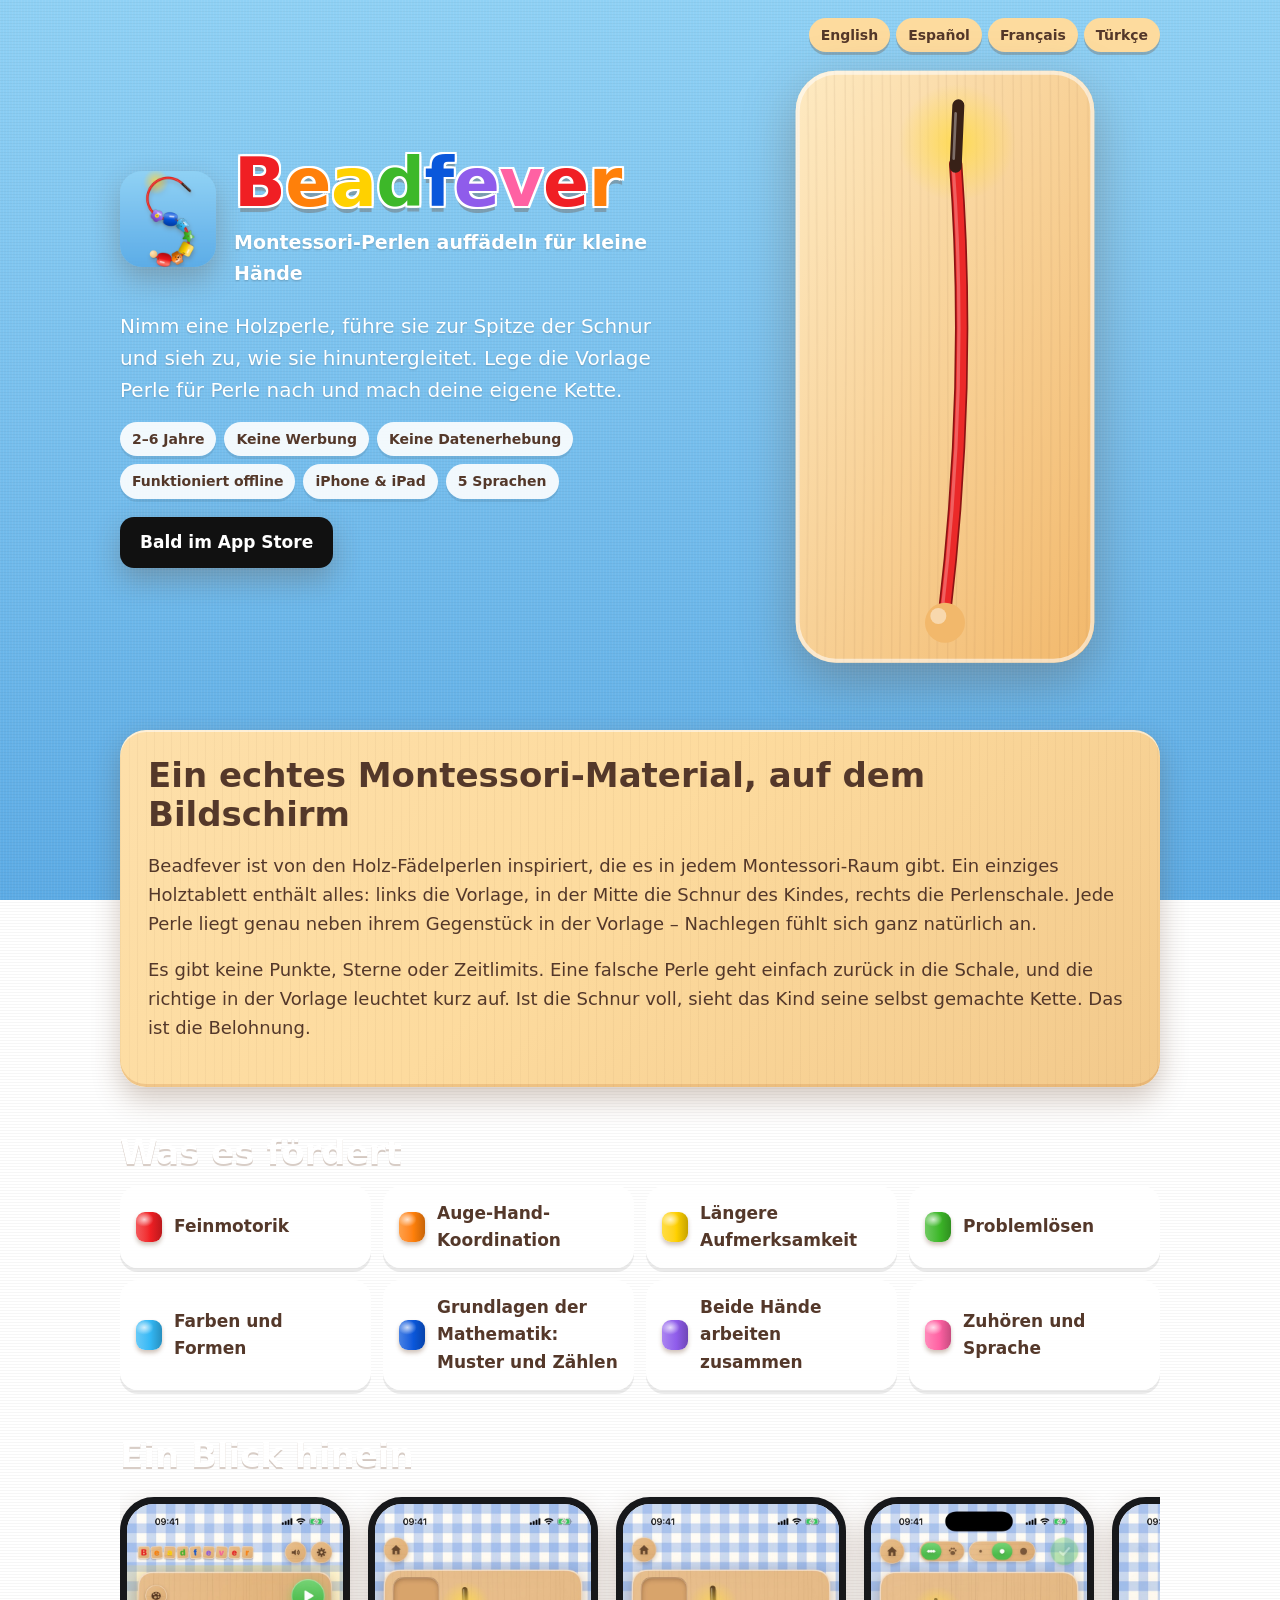
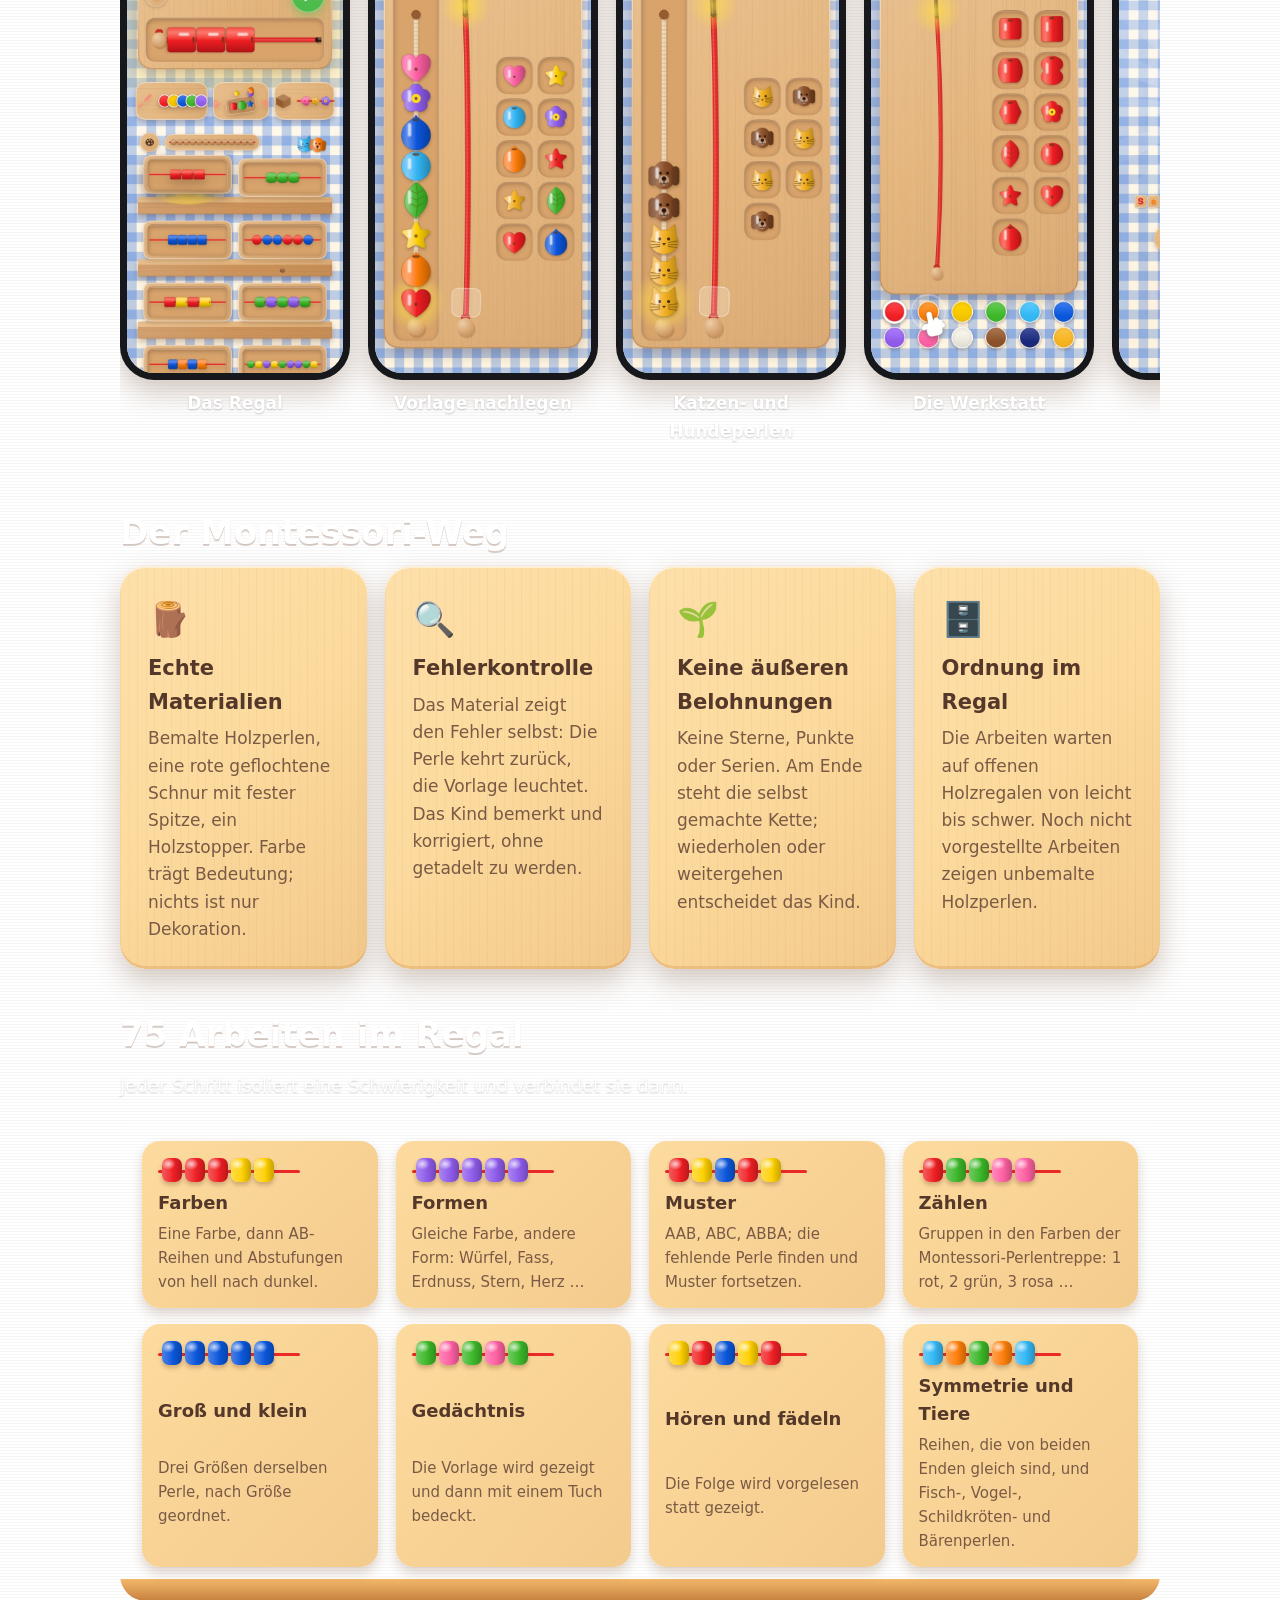
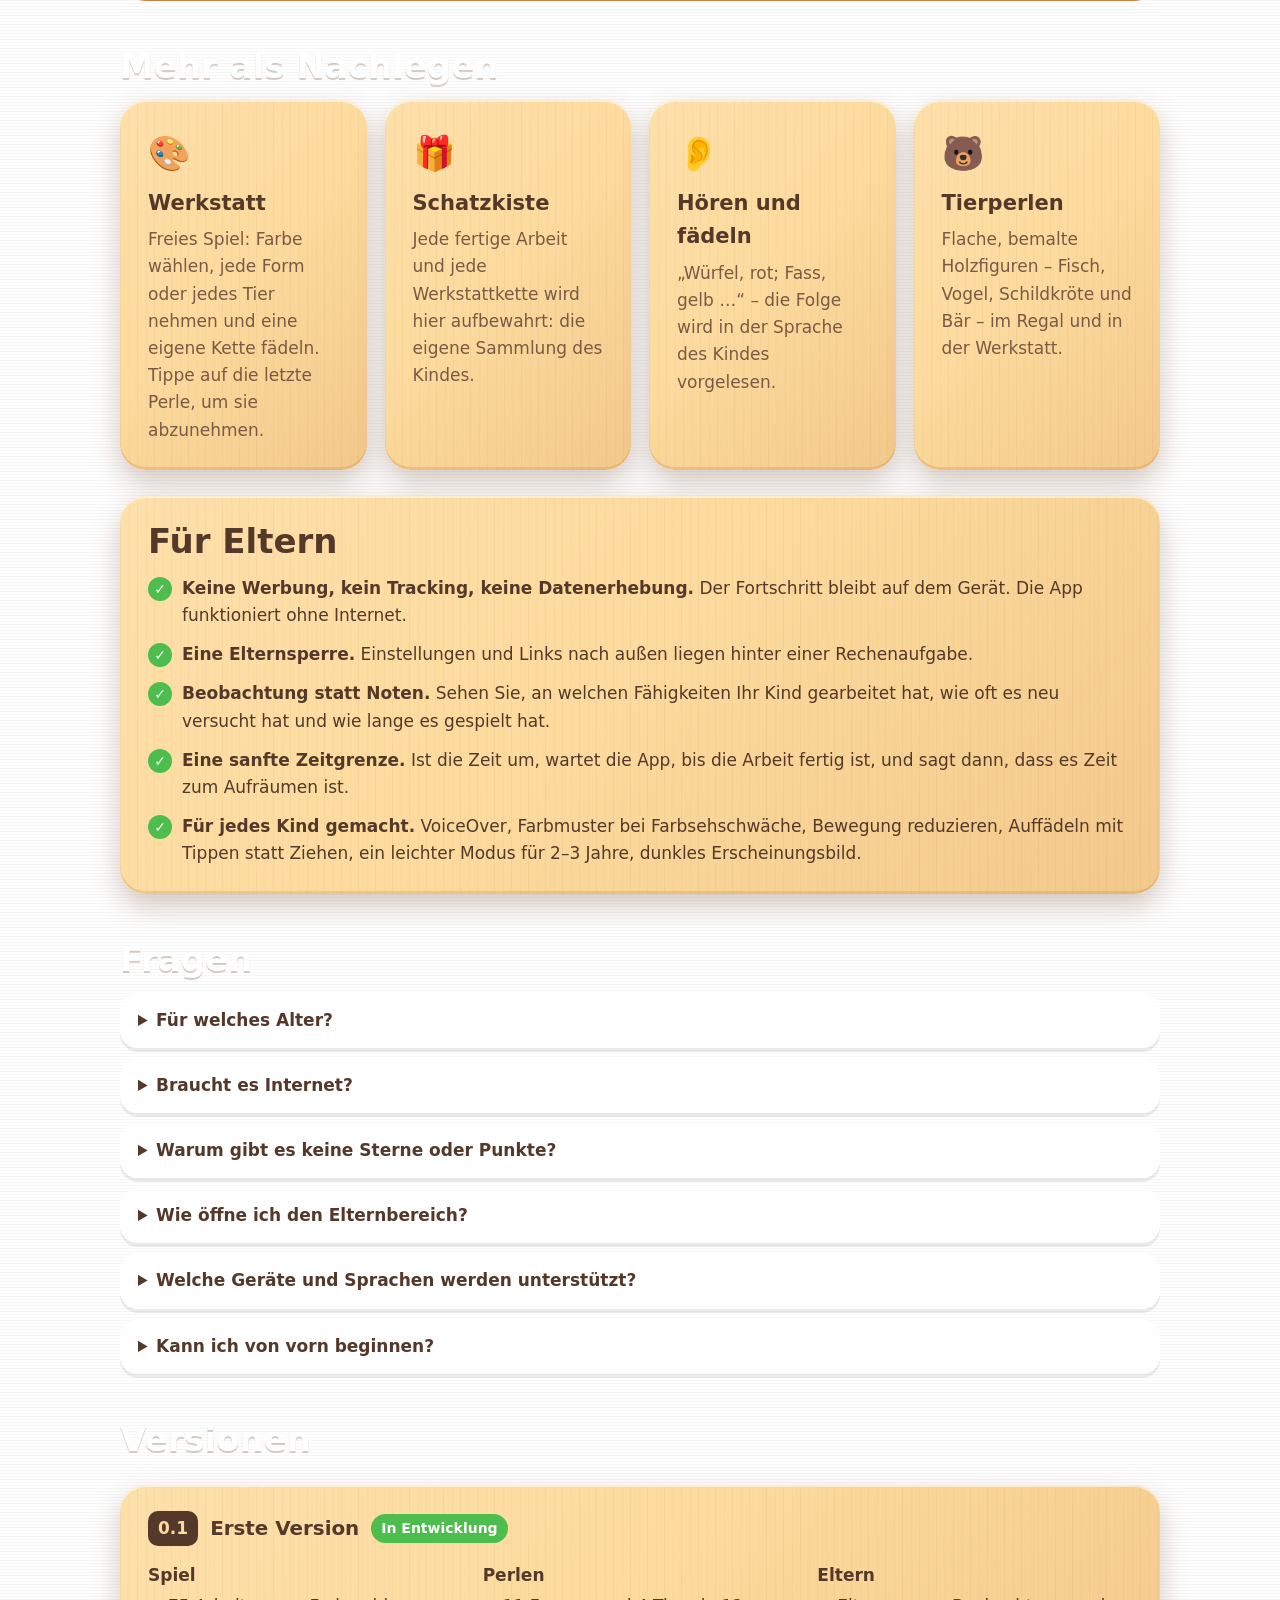
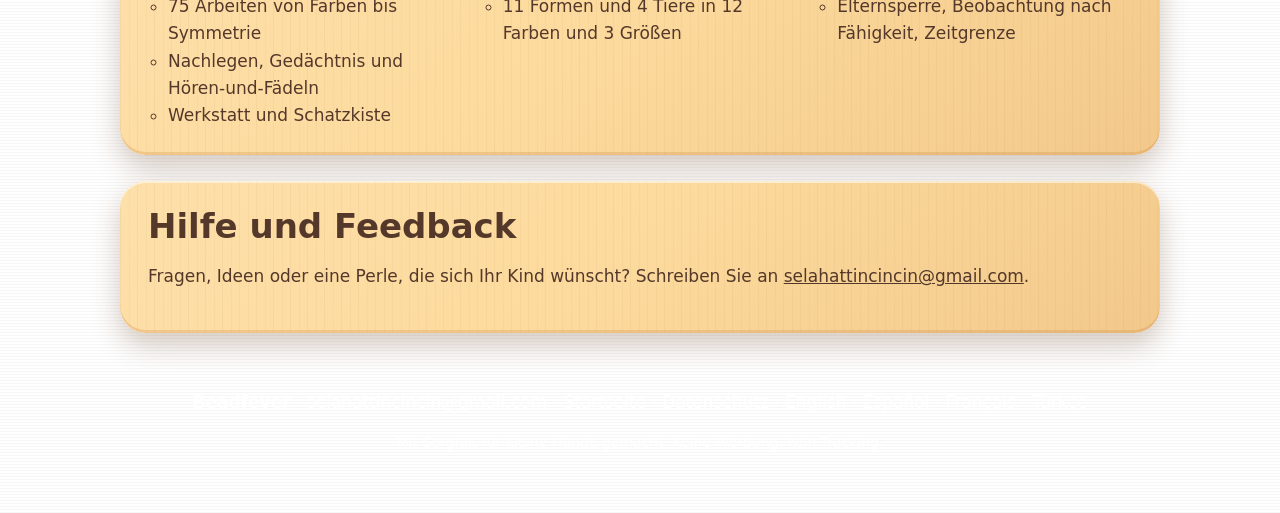
==== de/index.html @ 8fd97d5d "Siteyi güncelle (proje 136f219)" ====
<!doctype html>
<!-- scripts/build_site.py ile üretilir: yapı site/templates, metinler site/locales. Elle düzenleme. -->
<html lang="de">
<head>
<meta charset="utf-8">
<meta name="viewport" content="width=device-width, initial-scale=1">
<title>Beadfever – Montessori-Perlen auffädeln für kleine Hände</title>
<meta name="description" content="Ein ruhiges, werbefreies Perlenspiel für 2–6 Jahre. Vorlage nachlegen, Holzperlen auf eine rote Schnur fädeln und die eigene Kette machen.">
<meta name="theme-color" content="#5cabe5">
<meta name="color-scheme" content="light dark">
<meta property="og:title" content="Beadfever – Montessori-Perlen auffädeln für kleine Hände">
<meta property="og:description" content="Ein ruhiges, werbefreies Perlenspiel für 2–6 Jahre. Vorlage nachlegen, Holzperlen auf eine rote Schnur fädeln und die eigene Kette machen.">
<meta property="og:image" content="https://selahattincincin.github.io/beadfever/img/icon.png">
<link rel="icon" href="../img/icon.png">
<link rel="apple-touch-icon" href="../img/icon.png">
<link rel="stylesheet" href="../style.css">
<link rel="alternate" hreflang="en" href="https://selahattincincin.github.io/beadfever/">
<link rel="alternate" hreflang="de" href="https://selahattincincin.github.io/beadfever/de/">
<link rel="alternate" hreflang="es" href="https://selahattincincin.github.io/beadfever/es/">
<link rel="alternate" hreflang="fr" href="https://selahattincincin.github.io/beadfever/fr/">
<link rel="alternate" hreflang="tr" href="https://selahattincincin.github.io/beadfever/tr/">
<link rel="alternate" hreflang="x-default" href="https://selahattincincin.github.io/beadfever/">
</head>
<body>
<a class="skip" href="#main">Zum Inhalt</a>

<header class="hero">
  <div class="wrap">
    <nav class="topbar" aria-label="Sprachen"><a class="lang" href="../" hreflang="en">English</a><a class="lang" href="../es/" hreflang="es">Español</a><a class="lang" href="../fr/" hreflang="fr">Français</a><a class="lang" href="../tr/" hreflang="tr">Türkçe</a></nav>
  </div>
  <div class="wrap hero-grid">
    <div class="hero-text">
    <div class="brand">
      <img src="../img/icon.png" alt="Beadfever-App-Symbol: Perlen an einer roten Schnur" width="96" height="96">
      <div>
        <h1 class="logo" aria-label="Beadfever"><span class="letters" aria-hidden="true"><span class="red">B</span><span class="orange">e</span><span class="yellow">a</span><span class="green">d</span><span class="blue">f</span><span class="purple">e</span><span class="pink">v</span><span class="red">e</span><span class="orange">r</span></span></h1>
        <p class="tagline">Montessori-Perlen auffädeln für kleine Hände</p>
      </div>
    </div>
      <p class="lead">Nimm eine Holzperle, führe sie zur Spitze der Schnur und sieh zu, wie sie hinuntergleitet. Lege die Vorlage Perle für Perle nach und mach deine eigene Kette.</p>
      <ul class="chips">
        <li>2–6 Jahre</li><li>Keine Werbung</li><li>Keine Datenerhebung</li><li>Funktioniert offline</li><li>iPhone &amp; iPad</li><li>5 Sprachen</li>
      </ul>
      <p class="store"><span class="store-pill">Bald im App Store</span></p>
    </div>
    <div class="scene" aria-hidden="true">
      <svg viewBox="0 0 240 460" role="presentation" focusable="false">
        <defs>
          <linearGradient id="wood" x1="0" y1="0" x2="1" y2="1"><stop offset="0" stop-color="#feeac2"/><stop offset="1" stop-color="#f2b86b"/></linearGradient>
          <pattern id="grain" width="14" height="460" patternUnits="userSpaceOnUse"><path d="M3 0 Q5 230 2 460 M9 0 Q11 230 10 460" stroke="#663d1f" stroke-opacity=".07" fill="none"/></pattern>
          <radialGradient id="glow"><stop offset="0" stop-color="#ffdb4d" stop-opacity=".9"/><stop offset="1" stop-color="#ffdb4d" stop-opacity="0"/></radialGradient>
          <linearGradient id="g-red" x1="0" x2="1"><stop offset="0" stop-color="#f25c5e"/><stop offset=".25" stop-color="#f68b8c"/><stop offset=".6" stop-color="#f01f24"/><stop offset="1" stop-color="#b8181c"/></linearGradient>
          <linearGradient id="g-yellow" x1="0" x2="1"><stop offset="0" stop-color="#ffe45c"/><stop offset=".25" stop-color="#ffec8a"/><stop offset=".6" stop-color="#ffd100"/><stop offset="1" stop-color="#c9a400"/></linearGradient>
          <linearGradient id="g-blue" x1="0" x2="1"><stop offset="0" stop-color="#4f7fe0"/><stop offset=".25" stop-color="#7fa2ea"/><stop offset=".6" stop-color="#0a57db"/><stop offset="1" stop-color="#0845ad"/></linearGradient>
          <linearGradient id="g-pink" x1="0" x2="1"><stop offset="0" stop-color="#ff86b4"/><stop offset=".25" stop-color="#ffa9ca"/><stop offset=".6" stop-color="#ff61a3"/><stop offset="1" stop-color="#cc4d82"/></linearGradient>
          <linearGradient id="g-green" x1="0" x2="1"><stop offset="0" stop-color="#6bc95d"/><stop offset=".25" stop-color="#93d888"/><stop offset=".6" stop-color="#3db829"/><stop offset="1" stop-color="#309320"/></linearGradient>
          <linearGradient id="g-purple" x1="0" x2="1"><stop offset="0" stop-color="#a687ef"/><stop offset=".25" stop-color="#bda6f3"/><stop offset=".6" stop-color="#8f5ceb"/><stop offset="1" stop-color="#7249bc"/></linearGradient>
        </defs>
        <rect x="8" y="8" width="224" height="444" rx="30" fill="url(#wood)"/>
        <rect x="8" y="8" width="224" height="444" rx="30" fill="url(#grain)"/>
        <rect x="9.5" y="9.5" width="221" height="441" rx="29" fill="none" stroke="#fff" stroke-opacity=".55" stroke-width="3"/>
        <circle class="tip-glow" cx="129" cy="62" r="44" fill="url(#glow)"/>
        <path d="M120 412 Q140 240 128 78" fill="none" stroke="#8c1214" stroke-width="10" stroke-linecap="round"/>
        <path d="M120 412 Q140 240 128 78" fill="none" stroke="#eb2929" stroke-width="7.5" stroke-linecap="round"/>
        <path d="M118 412 Q138 240 126 78" fill="none" stroke="#fff" stroke-opacity=".25" stroke-width="2.4" stroke-linecap="round"/>
        <path d="M128 80 L130 34" stroke="#382117" stroke-width="9" stroke-linecap="round"/>
        <path d="M126.5 74 L128 40" stroke="#fff" stroke-opacity=".35" stroke-width="2" stroke-linecap="round"/>
        <circle cx="120" cy="422" r="15" fill="#f2b86b"/>
        <circle cx="115" cy="417" r="6" fill="#fff" fill-opacity=".45"/>
        <g transform="translate(121 382)"><g class="drop d1" style="--fall:-300px"><rect x="-22" y="-25" width="44" height="50" rx="7" fill="url(#g-red)"/><ellipse cx="0" cy="-19" rx="6" ry="2.4" fill="#5a0b0d"/><rect x="-15" y="-15" width="5" height="18" rx="2.5" fill="#fff" fill-opacity=".65"/></g></g>
        <g transform="translate(124 330)"><g class="drop d2" style="--fall:-250px"><path d="M-12 -23 H12 C28 -16 28 16 12 23 H-12 C-28 16 -28 -16 -12 -23Z" fill="url(#g-yellow)"/><ellipse cx="0" cy="-18" rx="6" ry="2.4" fill="#6b5600"/><rect x="-16" y="-14" width="5" height="17" rx="2.5" fill="#fff" fill-opacity=".65"/></g></g>
        <g transform="translate(126 280)"><g class="drop d3" style="--fall:-200px"><circle r="11" cx="0" cy="-11" fill="url(#g-pink)"/><circle r="11" cx="10.5" cy="-3.4" fill="url(#g-pink)"/><circle r="11" cx="6.5" cy="8.9" fill="url(#g-pink)"/><circle r="11" cx="-6.5" cy="8.9" fill="url(#g-pink)"/><circle r="11" cx="-10.5" cy="-3.4" fill="url(#g-pink)"/><circle r="7.5" fill="#ffdb1a"/><circle r="2.4" fill="#7a2949"/></g></g>
        <g transform="translate(127 230)"><g class="drop d4" style="--fall:-150px"><rect x="-21" y="-21" width="42" height="42" rx="7" fill="url(#g-blue)"/><ellipse cx="0" cy="-15" rx="6" ry="2.4" fill="#04224f"/><rect x="-14" y="-12" width="5" height="16" rx="2.5" fill="#fff" fill-opacity=".65"/></g></g>
        <g transform="translate(128 180)"><g class="drop d5" style="--fall:-100px"><path d="M0 -27 C24 -10 24 10 0 27 C-24 10 -24 -10 0 -27Z" fill="url(#g-green)"/><path d="M0 -21 Q4 0 0 21 M1 -6 L10 -11 M1 -6 L-8 -10 M1 6 L10 1 M1 6 L-8 2" stroke="#1d5c13" stroke-opacity=".5" stroke-width="1.6" fill="none" stroke-linecap="round"/></g></g>
        <g transform="translate(128 132)"><g class="drop d6" style="--fall:-55px"><path d="M0 22 C-8 15 -22 8 -22 -6 C-22 -16 -13 -21 -6 -18 C-3 -17 -1 -15 0 -12 C1 -15 3 -17 6 -18 C13 -21 22 -16 22 -6 C22 8 8 15 0 22Z" fill="url(#g-purple)"/><circle r="2.6" cy="1" fill="#341f5c"/><rect x="-15" y="-12" width="4.5" height="12" rx="2.2" fill="#fff" fill-opacity=".6"/></g></g>
      </svg>
    </div>
  </div>
</header>

<main id="main" class="wrap">
  <section class="tray intro">
    <h2>Ein echtes Montessori-Material, auf dem Bildschirm</h2>
    <p>Beadfever ist von den Holz-Fädelperlen inspiriert, die es in jedem Montessori-Raum gibt. Ein einziges Holztablett enthält alles: links die Vorlage, in der Mitte die Schnur des Kindes, rechts die Perlenschale. Jede Perle liegt genau neben ihrem Gegenstück in der Vorlage – Nachlegen fühlt sich ganz natürlich an.</p>
    <p>Es gibt keine Punkte, Sterne oder Zeitlimits. Eine falsche Perle geht einfach zurück in die Schale, und die richtige in der Vorlage leuchtet kurz auf. Ist die Schnur voll, sieht das Kind seine selbst gemachte Kette. Das ist die Belohnung.</p>
  </section>

  <section>
    <h2>Was es fördert</h2>
    <ul class="benefits">
      <li><span class="bead red" aria-hidden="true"></span>Feinmotorik</li>
      <li><span class="bead orange" aria-hidden="true"></span>Auge-Hand-Koordination</li>
      <li><span class="bead yellow" aria-hidden="true"></span>Längere Aufmerksamkeit</li>
      <li><span class="bead green" aria-hidden="true"></span>Problemlösen</li>
      <li><span class="bead lightBlue" aria-hidden="true"></span>Farben und Formen</li>
      <li><span class="bead blue" aria-hidden="true"></span>Grundlagen der Mathematik: Muster und Zählen</li>
      <li><span class="bead purple" aria-hidden="true"></span>Beide Hände arbeiten zusammen</li>
      <li><span class="bead pink" aria-hidden="true"></span>Zuhören und Sprache</li>
    </ul>
  </section>

  <section>
    <h2>Ein Blick hinein</h2>
    <div class="shots">
      <figure class="phone">
        <img src="../img/shelf.jpg" alt="Das Regal: Arbeiten von leicht bis schwer auf Holzregalen" loading="lazy" width="598" height="1300">
        <figcaption>Das Regal</figcaption>
      </figure>
      <figure class="phone">
        <img src="../img/shapes.jpg" alt="Ein Arbeitstablett mit acht Perlen: Herz, Blume, Tropfen, Kugel, Blatt, Stern" loading="lazy" width="598" height="1300">
        <figcaption>Vorlage nachlegen</figcaption>
      </figure>
      <figure class="phone">
        <img src="../img/animals.jpg" alt="Tierfiguren-Perlen: Katzen und Hunde an der Schnur und in der Schale" loading="lazy" width="598" height="1300">
        <figcaption>Katzen- und Hundeperlen</figcaption>
      </figure>
      <figure class="phone">
        <img src="../img/workshop.jpg" alt="Die Werkstatt: Farbtöpfe und alle Perlenformen zum freien Spiel" loading="lazy" width="598" height="1300">
        <figcaption>Die Werkstatt</figcaption>
      </figure>
      <figure class="phone">
        <img src="../img/de-done.jpg" alt="Eine fertige Regenbogenkette und die Worte: Selbst gemacht!" loading="lazy" width="598" height="1300">
        <figcaption>Deine Kette</figcaption>
      </figure>
    </div>
  </section>

  <section>
    <h2>Der Montessori-Weg</h2>
    <div class="cards">
      <article class="tray card">
        <span class="card-icon" aria-hidden="true">🪵</span>
        <h3>Echte Materialien</h3>
        <p>Bemalte Holzperlen, eine rote geflochtene Schnur mit fester Spitze, ein Holzstopper. Farbe trägt Bedeutung; nichts ist nur Dekoration.</p>
      </article>
      <article class="tray card">
        <span class="card-icon" aria-hidden="true">🔍</span>
        <h3>Fehlerkontrolle</h3>
        <p>Das Material zeigt den Fehler selbst: Die Perle kehrt zurück, die Vorlage leuchtet. Das Kind bemerkt und korrigiert, ohne getadelt zu werden.</p>
      </article>
      <article class="tray card">
        <span class="card-icon" aria-hidden="true">🌱</span>
        <h3>Keine äußeren Belohnungen</h3>
        <p>Keine Sterne, Punkte oder Serien. Am Ende steht die selbst gemachte Kette; wiederholen oder weitergehen entscheidet das Kind.</p>
      </article>
      <article class="tray card">
        <span class="card-icon" aria-hidden="true">🗄️</span>
        <h3>Ordnung im Regal</h3>
        <p>Die Arbeiten warten auf offenen Holzregalen von leicht bis schwer. Noch nicht vorgestellte Arbeiten zeigen unbemalte Holzperlen.</p>
      </article>
    </div>
  </section>

  <section>
    <h2>75 Arbeiten im Regal</h2>
    <p class="section-lead">Jeder Schritt isoliert eine Schwierigkeit und verbindet sie dann.</p>
    <ol class="shelf">
      <li>
        <span class="strand" aria-hidden="true"><i class="b red"></i><i class="b red"></i><i class="b red"></i><i class="b yellow"></i><i class="b yellow"></i></span>
        <b>Farben</b>
        <span>Eine Farbe, dann AB-Reihen und Abstufungen von hell nach dunkel.</span>
      </li>
      <li>
        <span class="strand" aria-hidden="true"><i class="b purple"></i><i class="b purple"></i><i class="b purple"></i><i class="b purple"></i><i class="b purple"></i></span>
        <b>Formen</b>
        <span>Gleiche Farbe, andere Form: Würfel, Fass, Erdnuss, Stern, Herz …</span>
      </li>
      <li>
        <span class="strand" aria-hidden="true"><i class="b red"></i><i class="b yellow"></i><i class="b blue"></i><i class="b red"></i><i class="b yellow"></i></span>
        <b>Muster</b>
        <span>AAB, ABC, ABBA; die fehlende Perle finden und Muster fortsetzen.</span>
      </li>
      <li>
        <span class="strand" aria-hidden="true"><i class="b red"></i><i class="b green"></i><i class="b green"></i><i class="b pink"></i><i class="b pink"></i></span>
        <b>Zählen</b>
        <span>Gruppen in den Farben der Montessori-Perlentreppe: 1 rot, 2 grün, 3 rosa …</span>
      </li>
      <li>
        <span class="strand" aria-hidden="true"><i class="b blue"></i><i class="b blue"></i><i class="b blue"></i><i class="b blue"></i><i class="b blue"></i></span>
        <b>Groß und klein</b>
        <span>Drei Größen derselben Perle, nach Größe geordnet.</span>
      </li>
      <li>
        <span class="strand" aria-hidden="true"><i class="b green"></i><i class="b pink"></i><i class="b green"></i><i class="b pink"></i><i class="b green"></i></span>
        <b>Gedächtnis</b>
        <span>Die Vorlage wird gezeigt und dann mit einem Tuch bedeckt.</span>
      </li>
      <li>
        <span class="strand" aria-hidden="true"><i class="b yellow"></i><i class="b red"></i><i class="b blue"></i><i class="b yellow"></i><i class="b red"></i></span>
        <b>Hören und fädeln</b>
        <span>Die Folge wird vorgelesen statt gezeigt.</span>
      </li>
      <li>
        <span class="strand" aria-hidden="true"><i class="b lightBlue"></i><i class="b orange"></i><i class="b green"></i><i class="b orange"></i><i class="b lightBlue"></i></span>
        <b>Symmetrie und Tiere</b>
        <span>Reihen, die von beiden Enden gleich sind, und Fisch-, Vogel-, Schildkröten- und Bärenperlen.</span>
      </li>
    </ol>
  </section>

  <section>
    <h2>Mehr als Nachlegen</h2>
    <div class="cards">
      <article class="tray card">
        <span class="card-icon" aria-hidden="true">🎨</span>
        <h3>Werkstatt</h3>
        <p>Freies Spiel: Farbe wählen, jede Form oder jedes Tier nehmen und eine eigene Kette fädeln. Tippe auf die letzte Perle, um sie abzunehmen.</p>
      </article>
      <article class="tray card">
        <span class="card-icon" aria-hidden="true">🎁</span>
        <h3>Schatzkiste</h3>
        <p>Jede fertige Arbeit und jede Werkstattkette wird hier aufbewahrt: die eigene Sammlung des Kindes.</p>
      </article>
      <article class="tray card">
        <span class="card-icon" aria-hidden="true">👂</span>
        <h3>Hören und fädeln</h3>
        <p>„Würfel, rot; Fass, gelb …“ – die Folge wird in der Sprache des Kindes vorgelesen.</p>
      </article>
      <article class="tray card">
        <span class="card-icon" aria-hidden="true">🐻</span>
        <h3>Tierperlen</h3>
        <p>Flache, bemalte Holzfiguren – Fisch, Vogel, Schildkröte und Bär – im Regal und in der Werkstatt.</p>
      </article>
    </div>
  </section>

  <section class="tray parents">
    <h2>Für Eltern</h2>
    <ul class="checks">
      <li><b>Keine Werbung, kein Tracking, keine Datenerhebung.</b> Der Fortschritt bleibt auf dem Gerät. Die App funktioniert ohne Internet.</li>
      <li><b>Eine Elternsperre.</b> Einstellungen und Links nach außen liegen hinter einer Rechenaufgabe.</li>
      <li><b>Beobachtung statt Noten.</b> Sehen Sie, an welchen Fähigkeiten Ihr Kind gearbeitet hat, wie oft es neu versucht hat und wie lange es gespielt hat.</li>
      <li><b>Eine sanfte Zeitgrenze.</b> Ist die Zeit um, wartet die App, bis die Arbeit fertig ist, und sagt dann, dass es Zeit zum Aufräumen ist.</li>
      <li><b>Für jedes Kind gemacht.</b> VoiceOver, Farbmuster bei Farbsehschwäche, Bewegung reduzieren, Auffädeln mit Tippen statt Ziehen, ein leichter Modus für 2–3 Jahre, dunkles Erscheinungsbild.</li>
    </ul>
  </section>

  <section>
    <h2>Fragen</h2>
    <details>
      <summary>Für welches Alter?</summary>
      <p>Etwa von 2 bis 6. Für die Kleinsten in den Elterneinstellungen „Leicht“ wählen: größeres Ziel und stärkerer Magnet an der Schnurspitze.</p>
    </details>
    <details>
      <summary>Braucht es Internet?</summary>
      <p>Nein. Alles, auch das Vorlesen der Folgen, funktioniert offline.</p>
    </details>
    <details>
      <summary>Warum gibt es keine Sterne oder Punkte?</summary>
      <p>Die Montessori-Pädagogik verzichtet auf äußere Belohnungen, damit die Freude an der Arbeit selbst das Kind antreibt. Die selbst gemachte Kette ist die Belohnung.</p>
    </details>
    <details>
      <summary>Wie öffne ich den Elternbereich?</summary>
      <p>Tippen Sie im Regal auf das Zahnrad und beantworten Sie die Rechenaufgabe.</p>
    </details>
    <details>
      <summary>Welche Geräte und Sprachen werden unterstützt?</summary>
      <p>iPhone und iPad ab iOS 18, auf dem iPad in jeder Ausrichtung. Englisch, Türkisch, Deutsch, Spanisch und Französisch.</p>
    </details>
    <details>
      <summary>Kann ich von vorn beginnen?</summary>
      <p>Ja: Elternbereich → Daten → Fortschritt zurücksetzen. Dort lässt sich auch die Schatzkiste leeren.</p>
    </details>
  </section>

  <section>
    <h2 id="versions">Versionen</h2>
    <ol class="releases">
      <li class="tray release">
        <div class="release-head">
          <span class="ver">0.1</span>
          <h3>Erste Version</h3>
          <span class="tag">In Entwicklung</span>
        </div>
        <div class="changes">
          <div>
            <h4>Spiel</h4>
            <ul>
              <li>75 Arbeiten von Farben bis Symmetrie</li>
              <li>Nachlegen, Gedächtnis und Hören-und-Fädeln</li>
              <li>Werkstatt und Schatzkiste</li>
            </ul>
          </div>
          <div>
            <h4>Perlen</h4>
            <ul>
              <li>11 Formen und 4 Tiere in 12 Farben und 3 Größen</li>
            </ul>
          </div>
          <div>
            <h4>Eltern</h4>
            <ul>
              <li>Elternsperre, Beobachtung nach Fähigkeit, Zeitgrenze</li>
            </ul>
          </div>
        </div>
      </li>
    </ol>
  </section>

  <section class="tray contact">
    <h2>Hilfe und Feedback</h2>
    <p>Fragen, Ideen oder eine Perle, die sich Ihr Kind wünscht? Schreiben Sie an <a href="mailto:selahattincincin@gmail.com">selahattincincin@gmail.com</a>.</p>
  </section>
</main>

<footer>
  <div class="wrap">
    <span class="logo-sm">Beadfever</span> ·
    <a href="mailto:selahattincincin@gmail.com">selahattincincin@gmail.com</a> ·
    <a href="./">Startseite</a> ·
    <a href="privacy.html">Datenschutz</a> ·
    <a href="../" hreflang="en">English</a> ·
    <a href="../es/" hreflang="es">Español</a> ·
    <a href="../fr/" hreflang="fr">Français</a> ·
    <a href="../tr/" hreflang="tr">Türkçe</a>
    <p class="fine">Mit Sorgfalt für kleine Hände gemacht. Keine Werbung, kein Tracking.</p>
  </div>
</footer>
</body>
</html>
---- style.css ----
/* Beadfever sitesi: uygulamadaki gibi keçe halı, bal rengi ahşap ve parlak cilalı boncuklar.
   Renkler uygulamadaki Palette ile aynı; karanlık modda halı gece mavisine döner. */

:root {
  --mat-top: #8fd1f5;
  --mat-bottom: #5cabe5;
  --wood-light: #fddb9e;
  --wood: #f2b86b;
  --wood-dark: #c7803f;
  --wood-shadow: #663d1f;
  --ink: #54382a;
  --ink-soft: #7a5a45;
  --leaf: #4dbd4d;
  --lace: #eb2929;
  --glow: #ffdb4d;
  --on-mat: #ffffff;

  --red: #f01f24;
  --orange: #ff800a;
  --yellow: #ffd100;
  --green: #3db829;
  --light-blue: #33b8f5;
  --blue: #0a57db;
  --purple: #8f5ceb;
  --pink: #ff61a3;

  --radius: 26px;
  --shadow: 0 12px 28px rgba(102, 61, 31, 0.28);
  color-scheme: light dark;
}

@media (prefers-color-scheme: dark) {
  :root {
    --mat-top: #213861;
    --mat-bottom: #0f1c3d;
    --wood-light: #dbb885;
    --wood: #cc9457;
    --shadow: 0 14px 30px rgba(0, 0, 0, 0.45);
  }
}

* { box-sizing: border-box; }

html { scroll-behavior: smooth; }

body {
  margin: 0;
  font: 17px/1.6 ui-rounded, "SF Pro Rounded", system-ui, -apple-system, "Segoe UI", Roboto, sans-serif;
  color: var(--ink);
  /* Keçe: güneş ışığı + ince dokuma çizgileri + mavi gradyan */
  background:
    radial-gradient(1200px 600px at 25% -10%, rgba(255, 255, 255, 0.35), transparent 70%),
    repeating-linear-gradient(0deg, rgba(0, 0, 0, 0.035) 0 1px, transparent 1px 3px),
    repeating-linear-gradient(90deg, rgba(255, 255, 255, 0.05) 0 1px, transparent 1px 3px),
    linear-gradient(180deg, var(--mat-top), var(--mat-bottom)) fixed;
  min-height: 100vh;
}

a { color: inherit; }

.skip {
  position: absolute; left: -999px; top: 8px;
  background: var(--wood-light); padding: 8px 14px; border-radius: 12px; z-index: 10;
}
.skip:focus { left: 8px; }

.wrap { max-width: 1080px; margin: 0 auto; padding: 0 20px; }
.narrow { max-width: 780px; }

/* ---------- Ahşap yüzey ---------- */

.tray {
  position: relative;
  background:
    repeating-linear-gradient(90deg, rgba(102, 61, 31, 0.045) 0 1px, transparent 1px 9px, rgba(102, 61, 31, 0.03) 9px 10px, transparent 10px 17px),
    linear-gradient(135deg, color-mix(in srgb, var(--wood-light) 88%, white), var(--wood-light) 45%, color-mix(in srgb, var(--wood-light) 80%, var(--wood-dark)));
  border-radius: var(--radius);
  box-shadow: var(--shadow), inset 0 2px 0 rgba(255, 255, 255, 0.55), inset 0 -3px 0 rgba(199, 128, 63, 0.25);
  padding: 26px 28px;
  margin: 26px 0;
}

/* ---------- Başlık ---------- */

.hero { padding: 18px 0 30px; }
.hero.small { padding-bottom: 6px; }

.topbar { display: flex; justify-content: flex-end; gap: 6px; flex-wrap: wrap; margin-bottom: 8px; }
.topbar .lang {
  text-decoration: none; font-size: 14px; font-weight: 700; color: var(--ink);
  background: var(--wood-light); padding: 6px 12px; border-radius: 999px;
  box-shadow: 0 3px 0 rgba(102, 61, 31, 0.25);
}
.topbar .lang:hover { transform: translateY(-1px); }

.hero-grid { display: grid; grid-template-columns: 1.15fr 0.85fr; gap: 28px; align-items: center; }

.brand { display: flex; align-items: center; gap: 18px; }
.brand img { width: 96px; height: 96px; border-radius: 22px; box-shadow: var(--shadow); }

.logo { margin: 0; font-size: clamp(42px, 7vw, 68px); line-height: 1; font-weight: 900; letter-spacing: -0.5px; }
.letters span {
  /* Oyuncak kutusu harfleri: beyaz kontur + aşağı düşen gölge */
  text-shadow: 2px 0 #fff, -2px 0 #fff, 0 2px #fff, 0 -2px #fff, 2px 2px #fff, -2px -2px #fff, 2px -2px #fff, -2px 2px #fff,
               0 6px 0 rgba(102, 61, 31, 0.3);
}
.letters .red { color: var(--red); }
.letters .orange { color: var(--orange); }
.letters .yellow { color: var(--yellow); }
.letters .green { color: var(--green); }
.letters .blue { color: var(--blue); }
.letters .purple { color: var(--purple); }
.letters .pink { color: var(--pink); }

.tagline { margin: 10px 0 0; color: var(--on-mat); font-weight: 700; font-size: 19px; text-shadow: 0 1px 2px rgba(0, 0, 0, 0.2); }
.lead { color: var(--on-mat); font-size: 20px; max-width: 560px; text-shadow: 0 1px 2px rgba(0, 0, 0, 0.18); margin: 22px 0 16px; }

.chips { list-style: none; padding: 0; margin: 0 0 18px; display: flex; flex-wrap: wrap; gap: 8px; }
.chips li {
  background: rgba(255, 255, 255, 0.9); color: var(--ink); font-weight: 700; font-size: 14px;
  padding: 6px 12px; border-radius: 999px; box-shadow: 0 3px 0 rgba(0, 0, 0, 0.08);
}
@media (prefers-color-scheme: dark) { .chips li { background: rgba(255, 255, 255, 0.14); color: #fff; } }

.store-pill {
  display: inline-block; background: #111; color: #fff; font-weight: 700; padding: 12px 20px;
  border-radius: 14px; box-shadow: var(--shadow);
}

/* ---------- Bağcık sahnesi ---------- */

.scene { justify-self: center; width: min(320px, 80vw); filter: drop-shadow(0 18px 26px rgba(102, 61, 31, 0.32)); }
.scene svg { width: 100%; height: auto; display: block; }

.tip-glow { transform-origin: 129px 62px; animation: breathe 2.6s ease-in-out infinite; }
@keyframes breathe { 0%, 100% { opacity: 0.45; transform: scale(0.94); } 50% { opacity: 1; transform: scale(1.06); } }

/* Her boncuk sırayla uçtan girer, düğüme kayar, bekler; döngü sonunda hepsi birlikte solar. */
.drop { animation: 10s cubic-bezier(0.4, 0, 0.6, 1) infinite; opacity: 0; }
.d1 { animation-name: thread1; }
.d2 { animation-name: thread2; }
.d3 { animation-name: thread3; }
.d4 { animation-name: thread4; }
.d5 { animation-name: thread5; }
.d6 { animation-name: thread6; }
@keyframes thread1 { 0% { transform: translateY(var(--fall)); opacity: 0; } 2% { opacity: 1; } 8% { transform: translateY(0); } 88% { opacity: 1; transform: translateY(0); } 95%, 100% { opacity: 0; transform: translateY(0); } }
@keyframes thread2 { 0%, 11% { transform: translateY(var(--fall)); opacity: 0; } 13% { opacity: 1; } 19% { transform: translateY(0); } 88% { opacity: 1; transform: translateY(0); } 95%, 100% { opacity: 0; transform: translateY(0); } }
@keyframes thread3 { 0%, 22% { transform: translateY(var(--fall)); opacity: 0; } 24% { opacity: 1; } 30% { transform: translateY(0); } 88% { opacity: 1; transform: translateY(0); } 95%, 100% { opacity: 0; transform: translateY(0); } }
@keyframes thread4 { 0%, 33% { transform: translateY(var(--fall)); opacity: 0; } 35% { opacity: 1; } 40% { transform: translateY(0); } 88% { opacity: 1; transform: translateY(0); } 95%, 100% { opacity: 0; transform: translateY(0); } }
@keyframes thread5 { 0%, 44% { transform: translateY(var(--fall)); opacity: 0; } 46% { opacity: 1; } 50% { transform: translateY(0); } 88% { opacity: 1; transform: translateY(0); } 95%, 100% { opacity: 0; transform: translateY(0); } }
@keyframes thread6 { 0%, 55% { transform: translateY(var(--fall)); opacity: 0; } 57% { opacity: 1; } 60% { transform: translateY(0); } 88% { opacity: 1; transform: translateY(0); } 95%, 100% { opacity: 0; transform: translateY(0); } }

@media (prefers-reduced-motion: reduce) {
  html { scroll-behavior: auto; }
  .drop, .tip-glow { animation: none; opacity: 1; transform: none; }
}

/* ---------- Bölümler ---------- */

main h2 {
  font-size: clamp(26px, 3.6vw, 34px); line-height: 1.15; margin: 46px 0 14px; color: var(--on-mat);
  text-shadow: 0 2px 0 rgba(102, 61, 31, 0.25);
}
.tray h2 { color: var(--ink); text-shadow: none; margin-top: 0; }
.section-lead { color: var(--on-mat); font-size: 18px; max-width: 760px; text-shadow: 0 1px 2px rgba(0, 0, 0, 0.18); }
.intro p { font-size: 18px; }

.benefits { list-style: none; padding: 0; margin: 0; display: grid; grid-template-columns: repeat(auto-fit, minmax(230px, 1fr)); gap: 12px; }
.benefits li {
  display: flex; align-items: center; gap: 12px; font-weight: 700;
  background: rgba(255, 255, 255, 0.92); border-radius: 18px; padding: 14px 16px; box-shadow: 0 4px 0 rgba(0, 0, 0, 0.08);
}
@media (prefers-color-scheme: dark) { .benefits li { background: rgba(255, 255, 255, 0.12); color: #fff; } }

/* Parlak cilalı boncuk: sol üstten ışık, sağ altta rengin koyusu */
.bead, .b {
  flex: none; display: inline-block; width: 26px; height: 30px; border-radius: 9px;
  background:
    radial-gradient(60% 40% at 32% 25%, rgba(255, 255, 255, 0.75), transparent 60%),
    linear-gradient(90deg, color-mix(in srgb, var(--c) 75%, white), var(--c) 55%, color-mix(in srgb, var(--c) 78%, black));
  box-shadow: 0 3px 4px rgba(102, 61, 31, 0.3);
}
.red { --c: var(--red); } .orange { --c: var(--orange); } .yellow { --c: var(--yellow); } .green { --c: var(--green); }
.lightBlue { --c: var(--light-blue); } .blue { --c: var(--blue); } .purple { --c: var(--purple); } .pink { --c: var(--pink); }

.shots { display: flex; gap: 18px; overflow-x: auto; scroll-snap-type: x mandatory; padding: 8px 4px 22px; }
.phone { margin: 0; flex: 0 0 auto; width: 230px; scroll-snap-align: start; text-align: center; }
.phone img {
  width: 100%; height: auto; display: block; border-radius: 34px; border: 7px solid #17181b;
  box-shadow: var(--shadow); background: #000;
}
.phone figcaption { color: var(--on-mat); font-weight: 700; margin-top: 10px; text-shadow: 0 1px 2px rgba(0, 0, 0, 0.2); }

.cards { display: grid; grid-template-columns: repeat(auto-fit, minmax(240px, 1fr)); gap: 18px; }
.card { margin: 0; }
.card-icon { font-size: 34px; display: block; margin-bottom: 6px; }
.card h3 { margin: 0 0 6px; font-size: 21px; }
.card p { margin: 0; color: var(--ink-soft); }

/* Raf: bölümler ahşap rafta dizili */
.shelf {
  list-style: none; padding: 22px 22px 34px; margin: 0; display: grid; grid-template-columns: repeat(auto-fit, minmax(220px, 1fr)); gap: 16px 18px;
  background:
    linear-gradient(180deg, transparent calc(100% - 22px), var(--wood) calc(100% - 22px), var(--wood-dark)),
    rgba(255, 255, 255, 0.14);
  border-radius: var(--radius);
}
.shelf li {
  background: linear-gradient(135deg, var(--wood-light), color-mix(in srgb, var(--wood-light) 82%, var(--wood-dark)));
  border-radius: 18px; padding: 14px 16px; box-shadow: 0 6px 12px rgba(102, 61, 31, 0.22);
  display: grid; gap: 4px;
}
.shelf b { font-size: 18px; }
.shelf span:last-child { color: var(--ink-soft); font-size: 15px; }
.strand { display: flex; align-items: center; gap: 3px; height: 30px; position: relative; padding-left: 4px; }
.strand::before { content: ""; position: absolute; left: 0; right: 30%; top: 50%; height: 3px; background: var(--lace); border-radius: 2px; }
.strand .b { width: 20px; height: 24px; border-radius: 7px; position: relative; }

.checks { list-style: none; padding: 0; margin: 0; display: grid; gap: 12px; }
.checks li { padding-left: 34px; position: relative; }
.checks li::before {
  content: "✓"; position: absolute; left: 0; top: 2px; width: 24px; height: 24px; border-radius: 50%;
  background: var(--leaf); color: #fff; font-weight: 900; font-size: 14px; display: grid; place-items: center;
}

details {
  background: rgba(255, 255, 255, 0.92); border-radius: 18px; padding: 14px 18px; margin: 10px 0;
  box-shadow: 0 4px 0 rgba(0, 0, 0, 0.08);
}
@media (prefers-color-scheme: dark) { details { background: rgba(255, 255, 255, 0.12); color: #fff; } }
summary { font-weight: 800; cursor: pointer; }
details p { margin: 10px 0 2px; }

.releases { list-style: none; padding: 0; margin: 0; }
.release-head { display: flex; align-items: center; gap: 12px; flex-wrap: wrap; margin-bottom: 8px; }
.release-head h3 { margin: 0; }
.ver { background: var(--ink); color: var(--wood-light); font-weight: 800; padding: 4px 10px; border-radius: 10px; }
.tag { background: var(--leaf); color: #fff; font-weight: 800; padding: 3px 10px; border-radius: 999px; font-size: 14px; }
.changes { display: grid; grid-template-columns: repeat(auto-fit, minmax(220px, 1fr)); gap: 6px 20px; }
.changes h4 { margin: 8px 0 4px; }
.changes ul { margin: 0; padding-left: 20px; }

.updated { color: var(--on-mat); font-weight: 700; }

footer { padding: 30px 0 46px; color: var(--on-mat); text-align: center; }
footer a { color: var(--on-mat); }
.logo-sm { font-weight: 900; }
.fine { opacity: 0.85; font-size: 14px; }

a:focus-visible, summary:focus-visible { outline: 3px solid var(--glow); outline-offset: 3px; border-radius: 8px; }

@media (max-width: 820px) {
  .hero-grid { grid-template-columns: 1fr; }
  .scene { width: min(260px, 70vw); }
  .tray { padding: 22px 20px; }
  .brand img { width: 76px; height: 76px; }
}
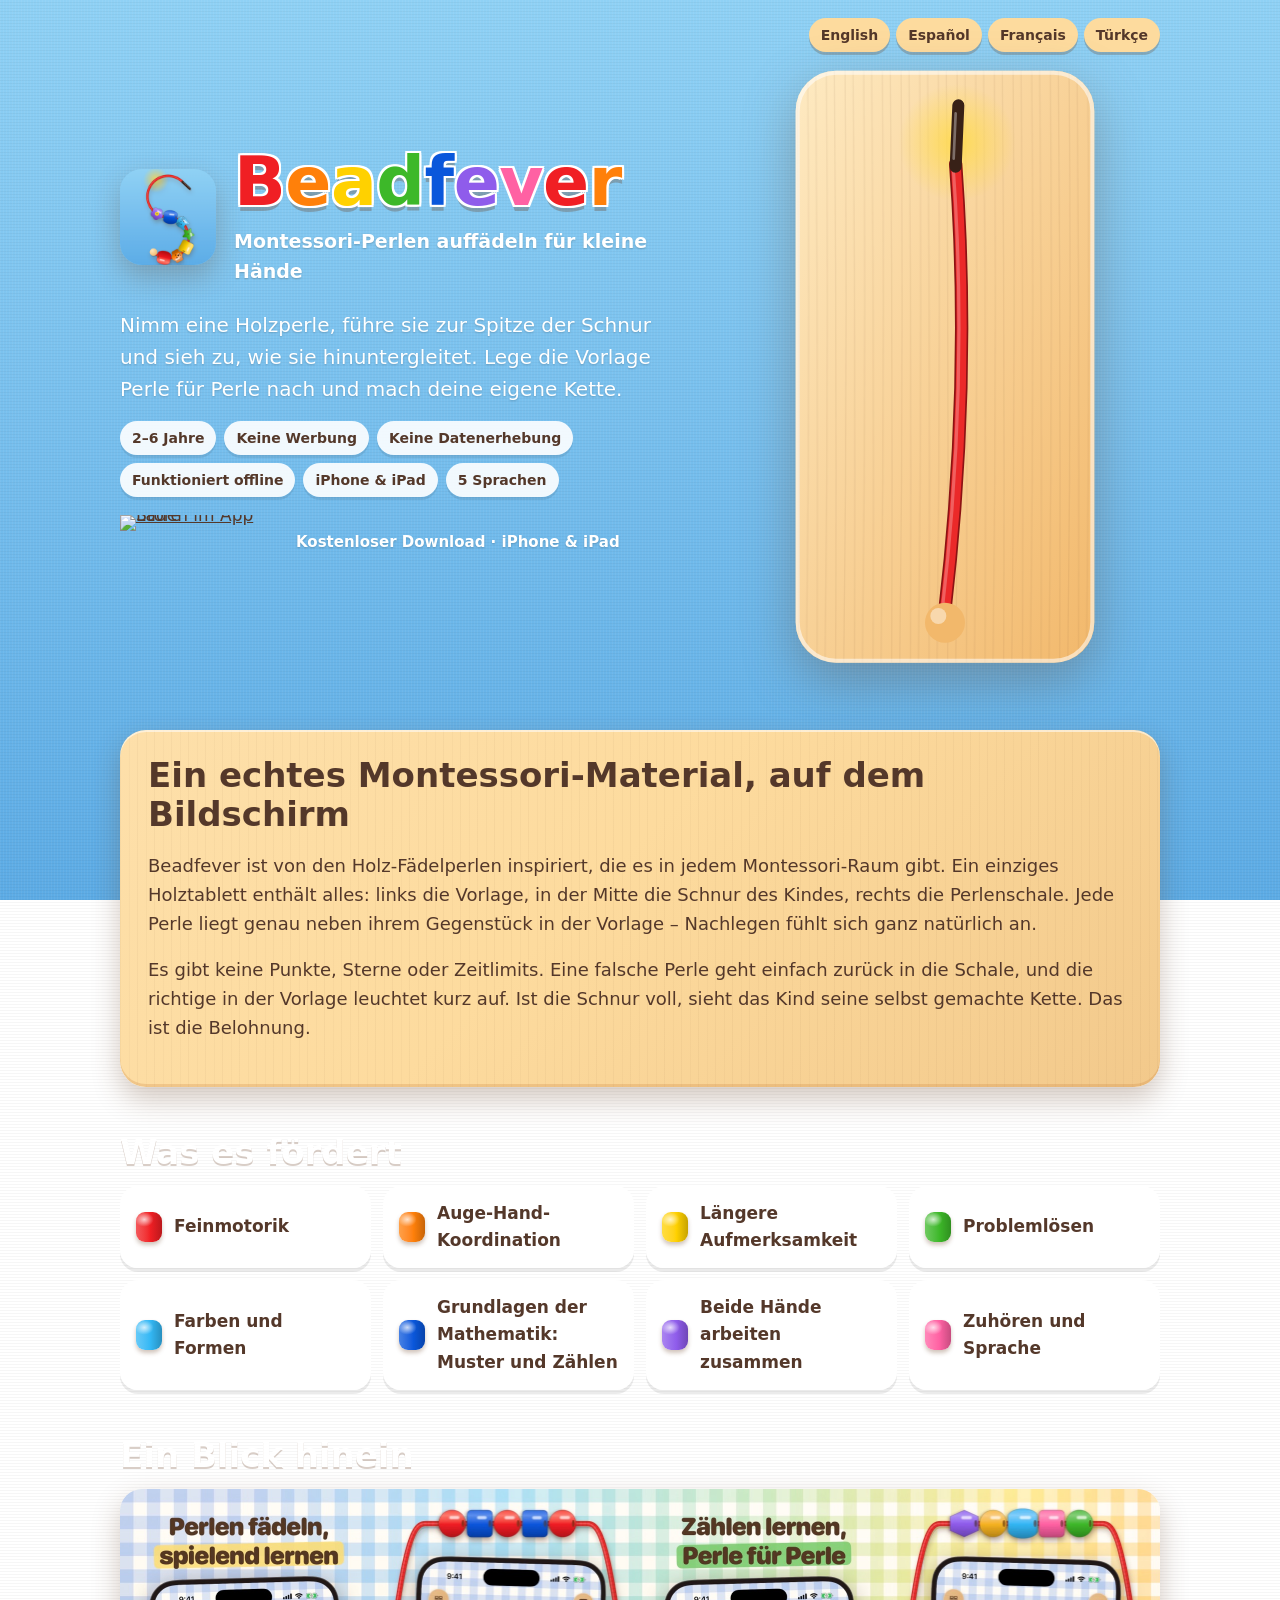
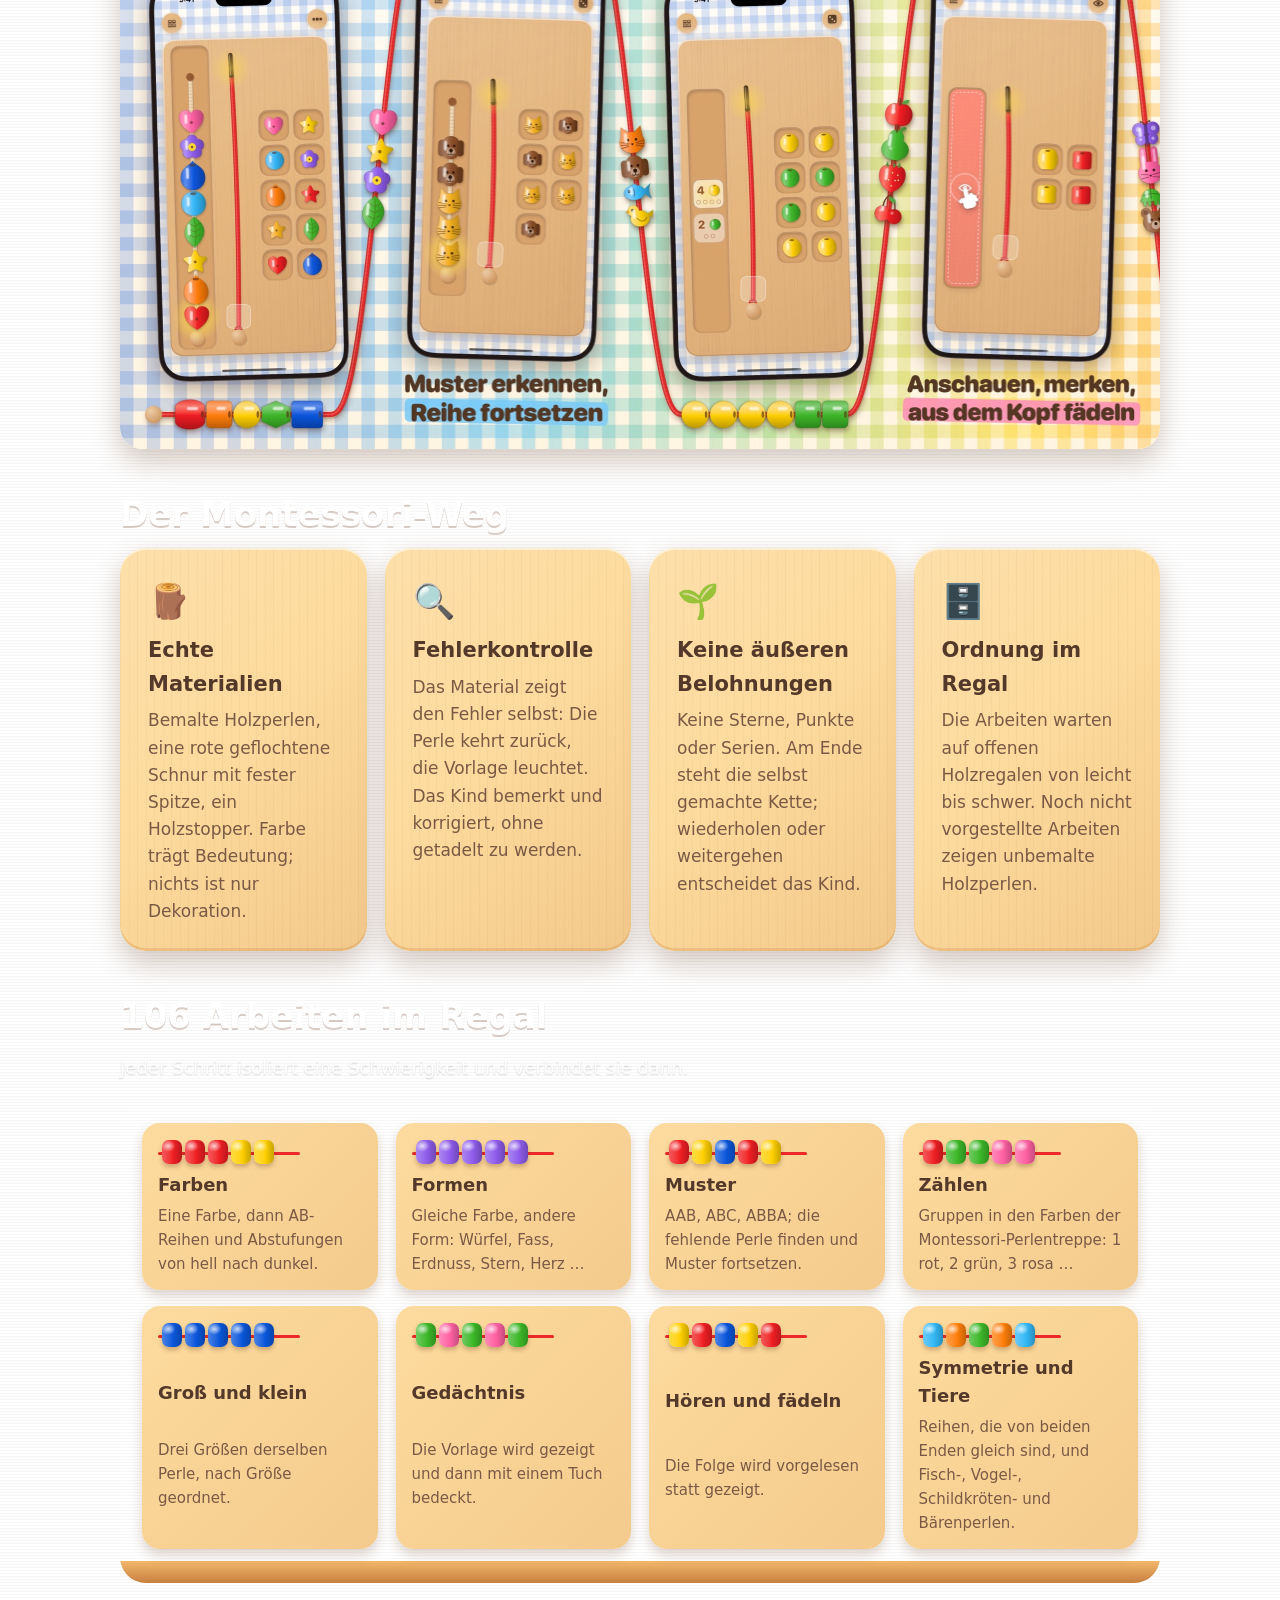
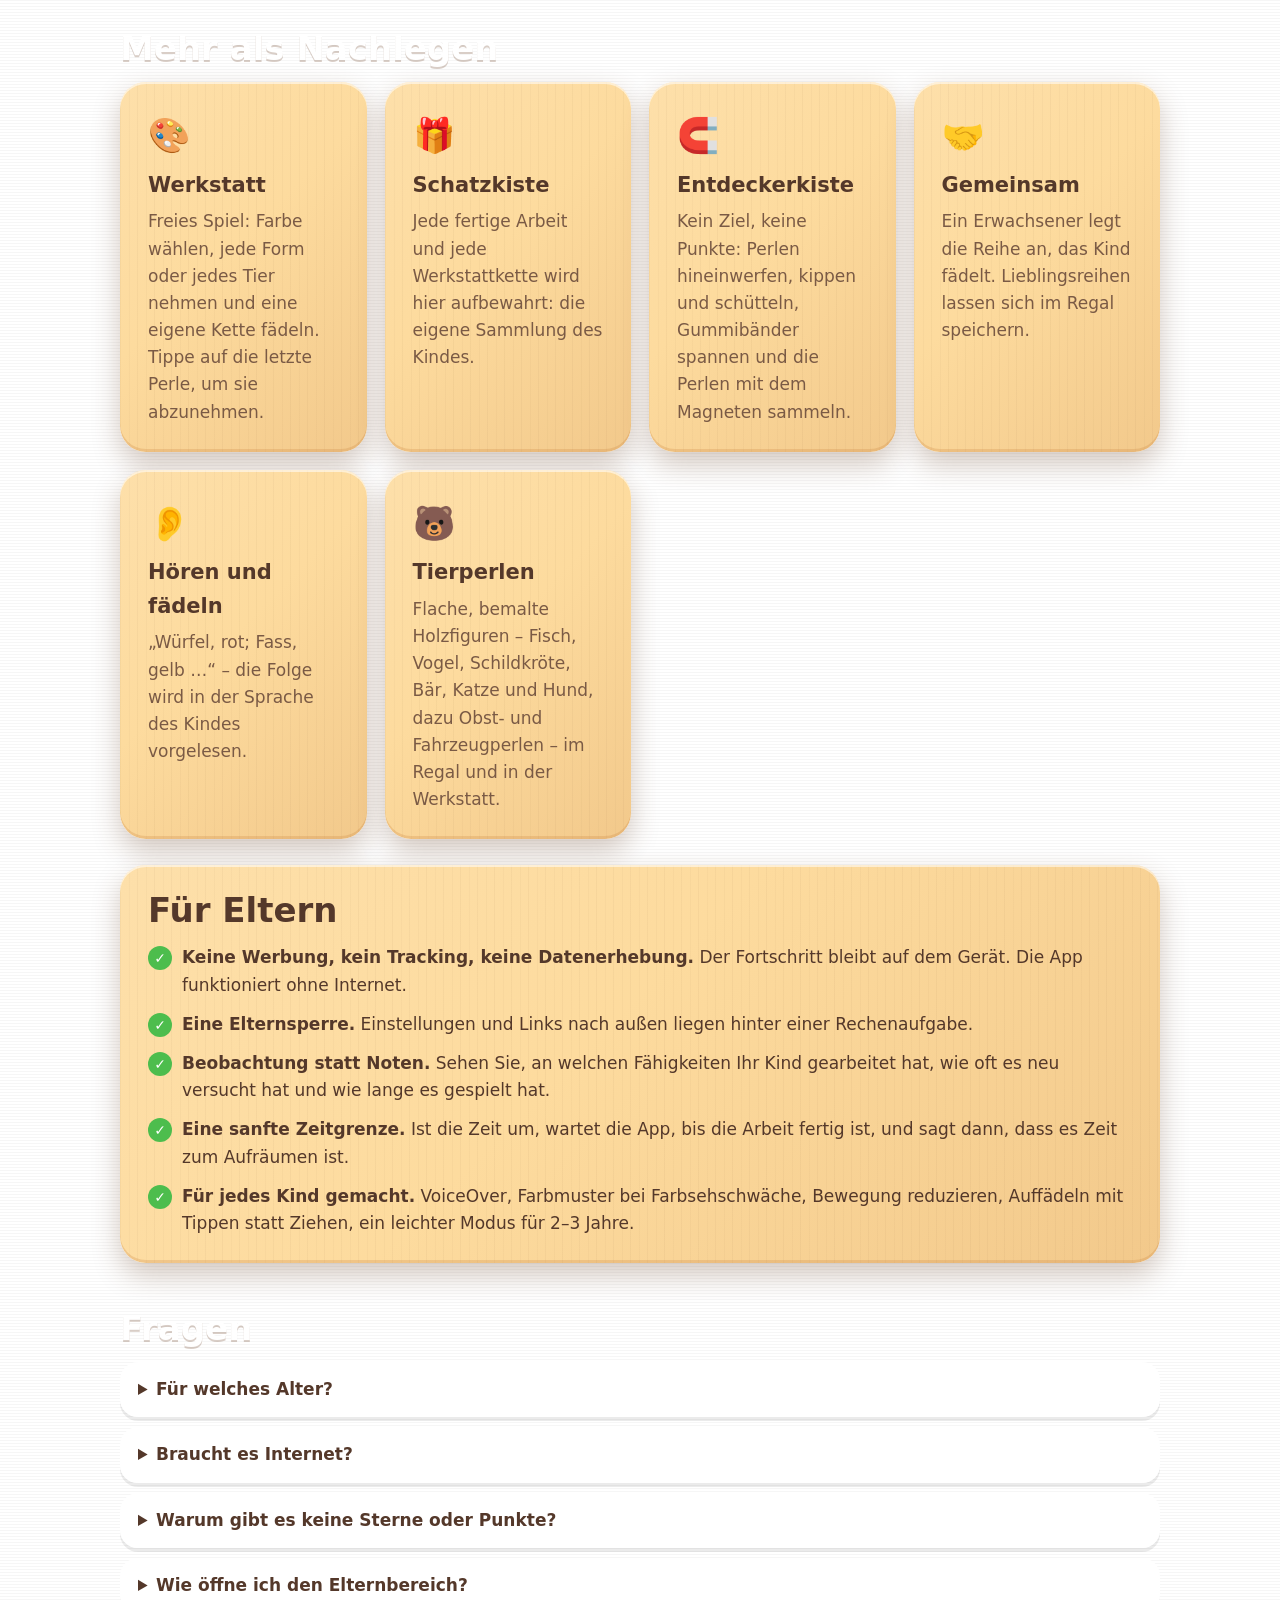
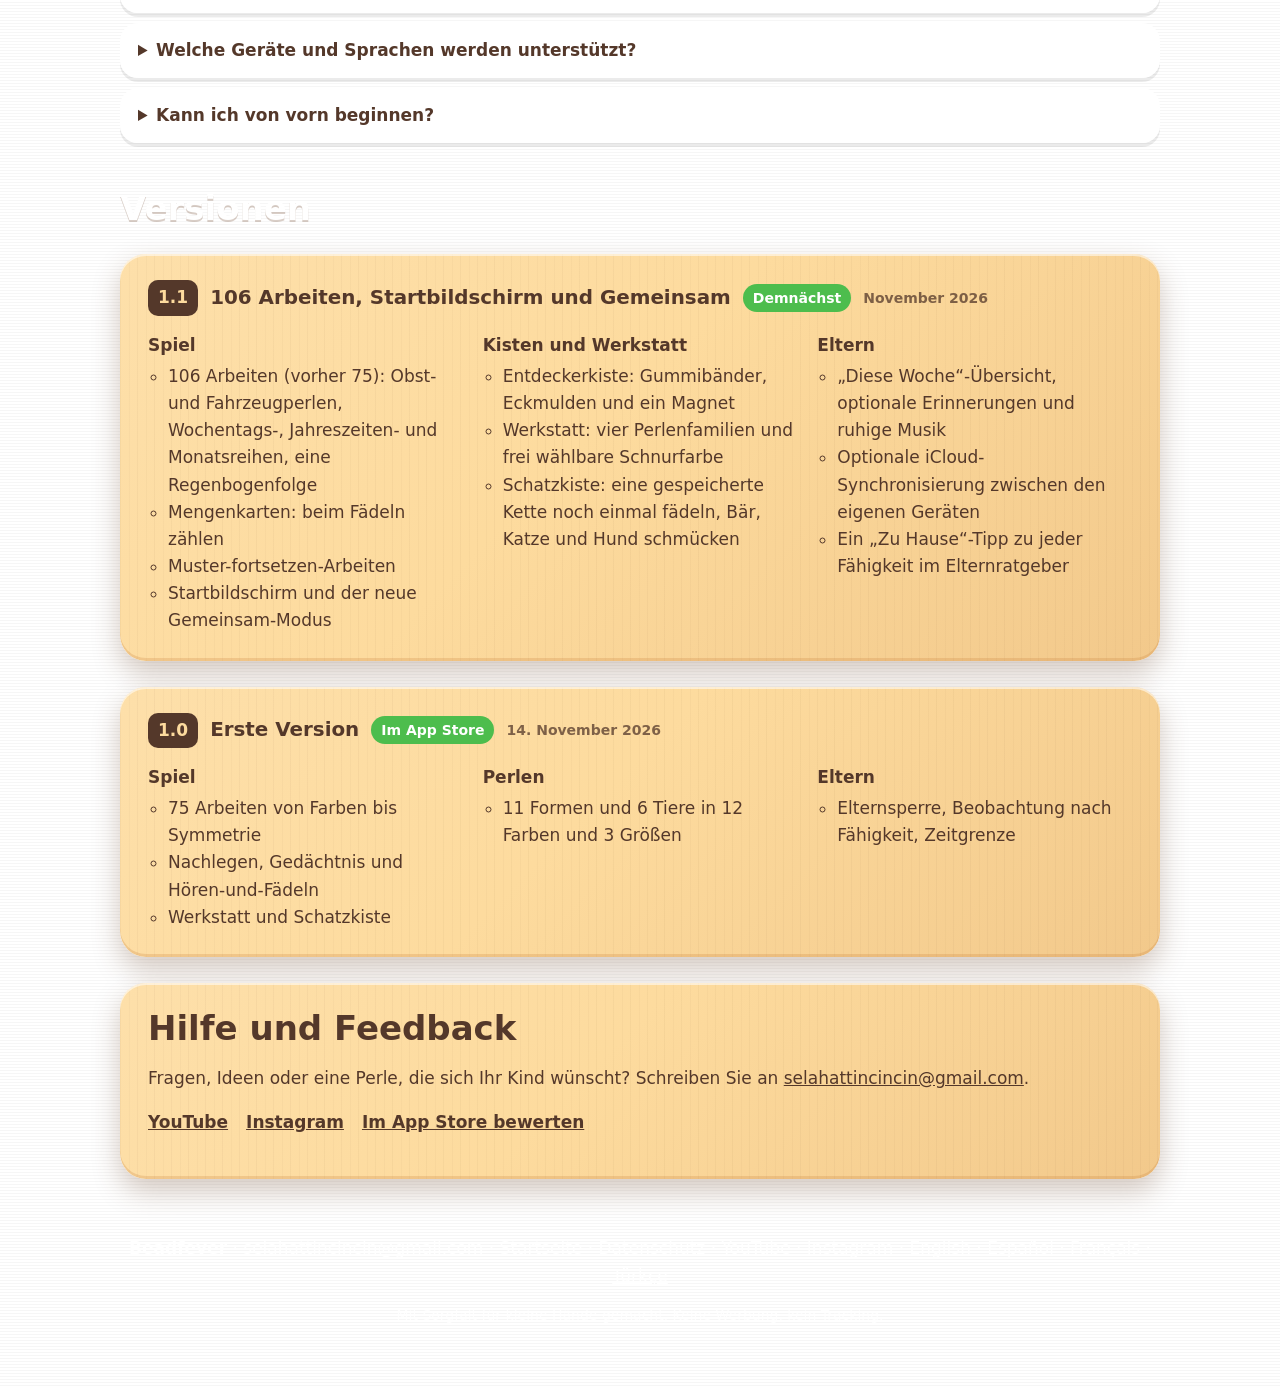
==== commit 72adc78c: "Siteyi güncelle (proje 575e225)" ====
--- a/de/index.html
+++ b/de/index.html
@@ -41,7 +41,10 @@
       <ul class="chips">
         <li>2–6 Jahre</li><li>Keine Werbung</li><li>Keine Datenerhebung</li><li>Funktioniert offline</li><li>iPhone &amp; iPad</li><li>5 Sprachen</li>
       </ul>
-      <p class="store"><span class="store-pill">Bald im App Store</span></p>
+      <p class="store">
+        <a class="appstore" href="https://apps.apple.com/app/id6827347497"><img src="https://toolbox.marketingtools.apple.com/api/v2/badges/download-on-the-app-store/black/de-de" alt="Laden im App Store" width="162" height="54"></a>
+        <span class="store-note">Kostenloser Download · iPhone &amp; iPad</span>
+      </p>
     </div>
     <div class="scene" aria-hidden="true">
       <svg viewBox="0 0 240 460" role="presentation" focusable="false">
@@ -101,27 +104,8 @@
 
   <section>
     <h2>Ein Blick hinein</h2>
-    <div class="shots">
-      <figure class="phone">
-        <img src="../img/shelf.jpg" alt="Das Regal: Arbeiten von leicht bis schwer auf Holzregalen" loading="lazy" width="598" height="1300">
-        <figcaption>Das Regal</figcaption>
-      </figure>
-      <figure class="phone">
-        <img src="../img/shapes.jpg" alt="Ein Arbeitstablett mit acht Perlen: Herz, Blume, Tropfen, Kugel, Blatt, Stern" loading="lazy" width="598" height="1300">
-        <figcaption>Vorlage nachlegen</figcaption>
-      </figure>
-      <figure class="phone">
-        <img src="../img/animals.jpg" alt="Tierfiguren-Perlen: Katzen und Hunde an der Schnur und in der Schale" loading="lazy" width="598" height="1300">
-        <figcaption>Katzen- und Hundeperlen</figcaption>
-      </figure>
-      <figure class="phone">
-        <img src="../img/workshop.jpg" alt="Die Werkstatt: Farbtöpfe und alle Perlenformen zum freien Spiel" loading="lazy" width="598" height="1300">
-        <figcaption>Die Werkstatt</figcaption>
-      </figure>
-      <figure class="phone">
-        <img src="../img/de-done.jpg" alt="Eine fertige Regenbogenkette und die Worte: Selbst gemacht!" loading="lazy" width="598" height="1300">
-        <figcaption>Deine Kette</figcaption>
-      </figure>
+    <div class="flow" tabindex="0">
+<img src="../img/de-01.jpg" alt="Perlen fädeln, spielend lernen" loading="lazy" width="515" height="1120"><img src="../img/de-02.jpg" alt="Muster erkennen, Reihe fortsetzen" loading="lazy" width="515" height="1120"><img src="../img/de-03.jpg" alt="Zählen lernen, Perle für Perle" loading="lazy" width="515" height="1120"><img src="../img/de-04.jpg" alt="Anschauen, merken, aus dem Kopf fädeln" loading="lazy" width="515" height="1120"><img src="../img/de-05.jpg" alt="Perlen sortieren, Farbe für Farbe" loading="lazy" width="515" height="1120"><img src="../img/de-06.jpg" alt="Gestalte deine eigene Kette" loading="lazy" width="515" height="1120"><img src="../img/de-07.jpg" alt="Aus jeder Schnur wird eine Kette" loading="lazy" width="515" height="1120"><img src="../img/de-08.jpg" alt="Keine Werbung, kein Konto, läuft offline" loading="lazy" width="515" height="1120">
     </div>
   </section>
 
@@ -152,7 +136,7 @@
   </section>
 
   <section>
-    <h2>75 Arbeiten im Regal</h2>
+    <h2>106 Arbeiten im Regal</h2>
     <p class="section-lead">Jeder Schritt isoliert eine Schwierigkeit und verbindet sie dann.</p>
     <ol class="shelf">
       <li>
@@ -212,6 +196,16 @@
         <p>Jede fertige Arbeit und jede Werkstattkette wird hier aufbewahrt: die eigene Sammlung des Kindes.</p>
       </article>
       <article class="tray card">
+        <span class="card-icon" aria-hidden="true">🧲</span>
+        <h3>Entdeckerkiste</h3>
+        <p>Kein Ziel, keine Punkte: Perlen hineinwerfen, kippen und schütteln, Gummibänder spannen und die Perlen mit dem Magneten sammeln.</p>
+      </article>
+      <article class="tray card">
+        <span class="card-icon" aria-hidden="true">🤝</span>
+        <h3>Gemeinsam</h3>
+        <p>Ein Erwachsener legt die Reihe an, das Kind fädelt. Lieblingsreihen lassen sich im Regal speichern.</p>
+      </article>
+      <article class="tray card">
         <span class="card-icon" aria-hidden="true">👂</span>
         <h3>Hören und fädeln</h3>
         <p>„Würfel, rot; Fass, gelb …“ – die Folge wird in der Sprache des Kindes vorgelesen.</p>
@@ -219,7 +213,7 @@
       <article class="tray card">
         <span class="card-icon" aria-hidden="true">🐻</span>
         <h3>Tierperlen</h3>
-        <p>Flache, bemalte Holzfiguren – Fisch, Vogel, Schildkröte und Bär – im Regal und in der Werkstatt.</p>
+        <p>Flache, bemalte Holzfiguren – Fisch, Vogel, Schildkröte, Bär, Katze und Hund, dazu Obst- und Fahrzeugperlen – im Regal und in der Werkstatt.</p>
       </article>
     </div>
   </section>
@@ -231,7 +225,7 @@
       <li><b>Eine Elternsperre.</b> Einstellungen und Links nach außen liegen hinter einer Rechenaufgabe.</li>
       <li><b>Beobachtung statt Noten.</b> Sehen Sie, an welchen Fähigkeiten Ihr Kind gearbeitet hat, wie oft es neu versucht hat und wie lange es gespielt hat.</li>
       <li><b>Eine sanfte Zeitgrenze.</b> Ist die Zeit um, wartet die App, bis die Arbeit fertig ist, und sagt dann, dass es Zeit zum Aufräumen ist.</li>
-      <li><b>Für jedes Kind gemacht.</b> VoiceOver, Farbmuster bei Farbsehschwäche, Bewegung reduzieren, Auffädeln mit Tippen statt Ziehen, ein leichter Modus für 2–3 Jahre, dunkles Erscheinungsbild.</li>
+      <li><b>Für jedes Kind gemacht.</b> VoiceOver, Farbmuster bei Farbsehschwäche, Bewegung reduzieren, Auffädeln mit Tippen statt Ziehen, ein leichter Modus für 2–3 Jahre.</li>
     </ul>
   </section>
 
@@ -251,7 +245,7 @@
     </details>
     <details>
       <summary>Wie öffne ich den Elternbereich?</summary>
-      <p>Tippen Sie im Regal auf das Zahnrad und beantworten Sie die Rechenaufgabe.</p>
+      <p>Tippen Sie auf das Zahnrad und beantworten Sie die Rechenaufgabe.</p>
     </details>
     <details>
       <summary>Welche Geräte und Sprachen werden unterstützt?</summary>
@@ -268,9 +262,45 @@
     <ol class="releases">
       <li class="tray release">
         <div class="release-head">
-          <span class="ver">0.1</span>
+          <span class="ver">1.1</span>
+          <h3>106 Arbeiten, Startbildschirm und Gemeinsam</h3>
+          <span class="tag">Demnächst</span>
+          <span class="date">November 2026</span>
+        </div>
+        <div class="changes">
+          <div>
+            <h4>Spiel</h4>
+            <ul>
+              <li>106 Arbeiten (vorher 75): Obst- und Fahrzeugperlen, Wochentags-, Jahreszeiten- und Monatsreihen, eine Regenbogenfolge</li>
+              <li>Mengenkarten: beim Fädeln zählen</li>
+              <li>Muster-fortsetzen-Arbeiten</li>
+              <li>Startbildschirm und der neue Gemeinsam-Modus</li>
+            </ul>
+          </div>
+          <div>
+            <h4>Kisten und Werkstatt</h4>
+            <ul>
+              <li>Entdeckerkiste: Gummibänder, Eckmulden und ein Magnet</li>
+              <li>Werkstatt: vier Perlenfamilien und frei wählbare Schnurfarbe</li>
+              <li>Schatzkiste: eine gespeicherte Kette noch einmal fädeln, Bär, Katze und Hund schmücken</li>
+            </ul>
+          </div>
+          <div>
+            <h4>Eltern</h4>
+            <ul>
+              <li>„Diese Woche“-Übersicht, optionale Erinnerungen und ruhige Musik</li>
+              <li>Optionale iCloud-Synchronisierung zwischen den eigenen Geräten</li>
+              <li>Ein „Zu Hause“-Tipp zu jeder Fähigkeit im Elternratgeber</li>
+            </ul>
+          </div>
+        </div>
+      </li>
+      <li class="tray release">
+        <div class="release-head">
+          <span class="ver">1.0</span>
           <h3>Erste Version</h3>
-          <span class="tag">In Entwicklung</span>
+          <span class="tag">Im App Store</span>
+          <span class="date">14. November 2026</span>
         </div>
         <div class="changes">
           <div>
@@ -284,7 +314,7 @@
           <div>
             <h4>Perlen</h4>
             <ul>
-              <li>11 Formen und 4 Tiere in 12 Farben und 3 Größen</li>
+              <li>11 Formen und 6 Tiere in 12 Farben und 3 Größen</li>
             </ul>
           </div>
           <div>
@@ -301,6 +331,11 @@
   <section class="tray contact">
     <h2>Hilfe und Feedback</h2>
     <p>Fragen, Ideen oder eine Perle, die sich Ihr Kind wünscht? Schreiben Sie an <a href="mailto:selahattincincin@gmail.com">selahattincincin@gmail.com</a>.</p>
+    <p class="links">
+      <a href="https://www.youtube.com/@beadfever">YouTube</a>
+      <a href="https://www.instagram.com/beadfeverapp/">Instagram</a>
+      <a href="https://apps.apple.com/app/id6827347497?action=write-review">Im App Store bewerten</a>
+    </p>
   </section>
 </main>
 
@@ -310,6 +345,8 @@
     <a href="mailto:selahattincincin@gmail.com">selahattincincin@gmail.com</a> ·
     <a href="./">Startseite</a> ·
     <a href="privacy.html">Datenschutz</a> ·
+    <a href="https://www.youtube.com/@beadfever">YouTube</a> ·
+    <a href="https://www.instagram.com/beadfeverapp/">Instagram</a> ·
     <a href="../" hreflang="en">English</a> ·
     <a href="../es/" hreflang="es">Español</a> ·
     <a href="../fr/" hreflang="fr">Français</a> ·
--- a/style.css
+++ b/style.css
@@ -122,10 +122,10 @@
 }
 @media (prefers-color-scheme: dark) { .chips li { background: rgba(255, 255, 255, 0.14); color: #fff; } }
 
-.store-pill {
-  display: inline-block; background: #111; color: #fff; font-weight: 700; padding: 12px 20px;
-  border-radius: 14px; box-shadow: var(--shadow);
-}
+.store { display: flex; align-items: center; gap: 14px; flex-wrap: wrap; }
+.appstore { display: inline-block; line-height: 0; border-radius: 10px; }
+.appstore img { height: 54px; width: auto; display: block; }
+.store-note { color: var(--on-mat); font-weight: 700; font-size: 15px; text-shadow: 0 1px 2px rgba(0, 0, 0, 0.2); }
 
 /* ---------- Bağcık sahnesi ---------- */
 
@@ -183,13 +183,13 @@
 .red { --c: var(--red); } .orange { --c: var(--orange); } .yellow { --c: var(--yellow); } .green { --c: var(--green); }
 .lightBlue { --c: var(--light-blue); } .blue { --c: var(--blue); } .purple { --c: var(--purple); } .pink { --c: var(--pink); }
 
-.shots { display: flex; gap: 18px; overflow-x: auto; scroll-snap-type: x mandatory; padding: 8px 4px 22px; }
-.phone { margin: 0; flex: 0 0 auto; width: 230px; scroll-snap-align: start; text-align: center; }
-.phone img {
-  width: 100%; height: auto; display: block; border-radius: 34px; border: 7px solid #17181b;
-  box-shadow: var(--shadow); background: #000;
-}
-.phone figcaption { color: var(--on-mat); font-weight: 700; margin-top: 10px; text-shadow: 0 1px 2px rgba(0, 0, 0, 0.2); }
+/* Mağaza görselleri: paneller arada boşluk olmadan yan yana durur, bağcık panelden panele kesintisiz akar */
+.flow {
+  display: flex; overflow-x: auto; border-radius: 22px; box-shadow: var(--shadow); background: #fffaf0;
+  scroll-snap-type: x proximity; -webkit-overflow-scrolling: touch;
+}
+.flow img { flex: 0 0 auto; height: 560px; width: auto; display: block; scroll-snap-align: start; }
+@media (max-width: 640px) { .flow img { height: 460px; } }
 
 .cards { display: grid; grid-template-columns: repeat(auto-fit, minmax(240px, 1fr)); gap: 18px; }
 .card { margin: 0; }
@@ -236,6 +236,8 @@
 .release-head h3 { margin: 0; }
 .ver { background: var(--ink); color: var(--wood-light); font-weight: 800; padding: 4px 10px; border-radius: 10px; }
 .tag { background: var(--leaf); color: #fff; font-weight: 800; padding: 3px 10px; border-radius: 999px; font-size: 14px; }
+.date { font-weight: 700; font-size: 14px; opacity: 0.75; }
+.links { display: flex; gap: 10px 18px; flex-wrap: wrap; font-weight: 700; }
 .changes { display: grid; grid-template-columns: repeat(auto-fit, minmax(220px, 1fr)); gap: 6px 20px; }
 .changes h4 { margin: 8px 0 4px; }
 .changes ul { margin: 0; padding-left: 20px; }
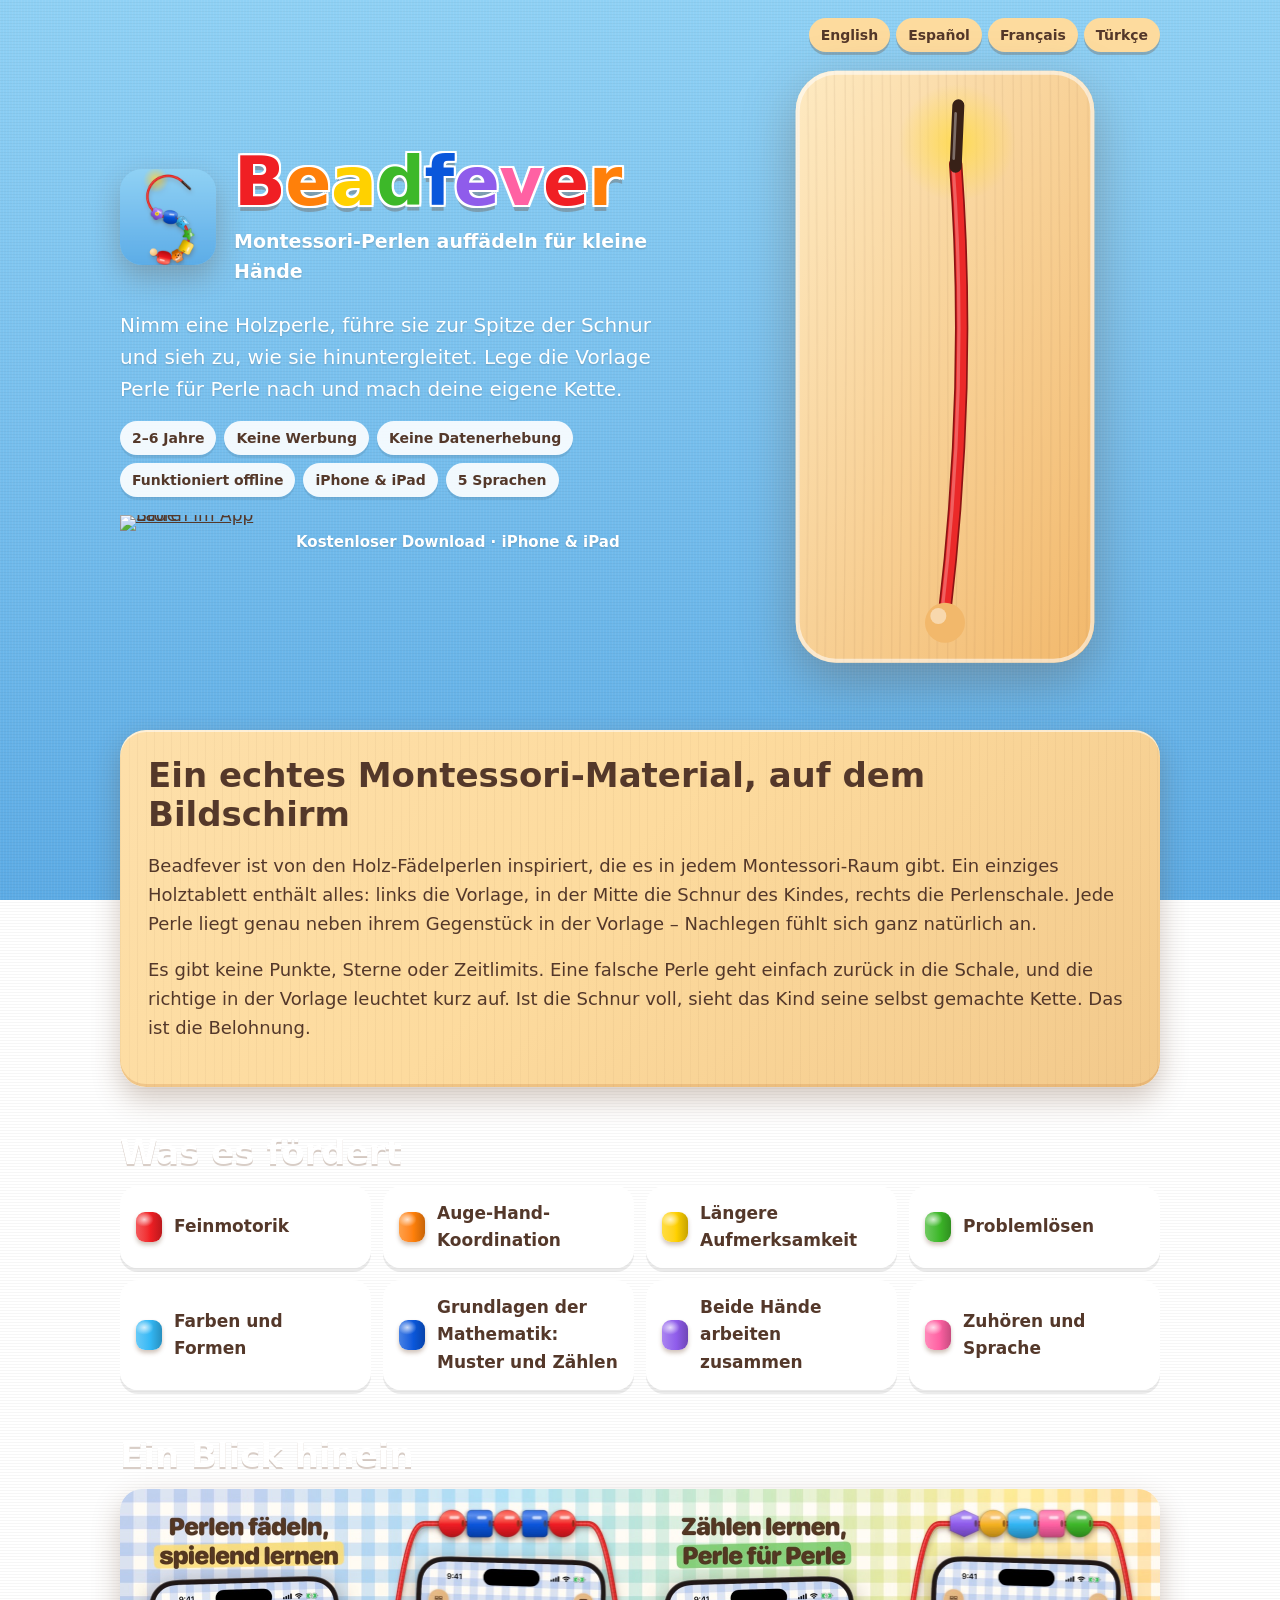
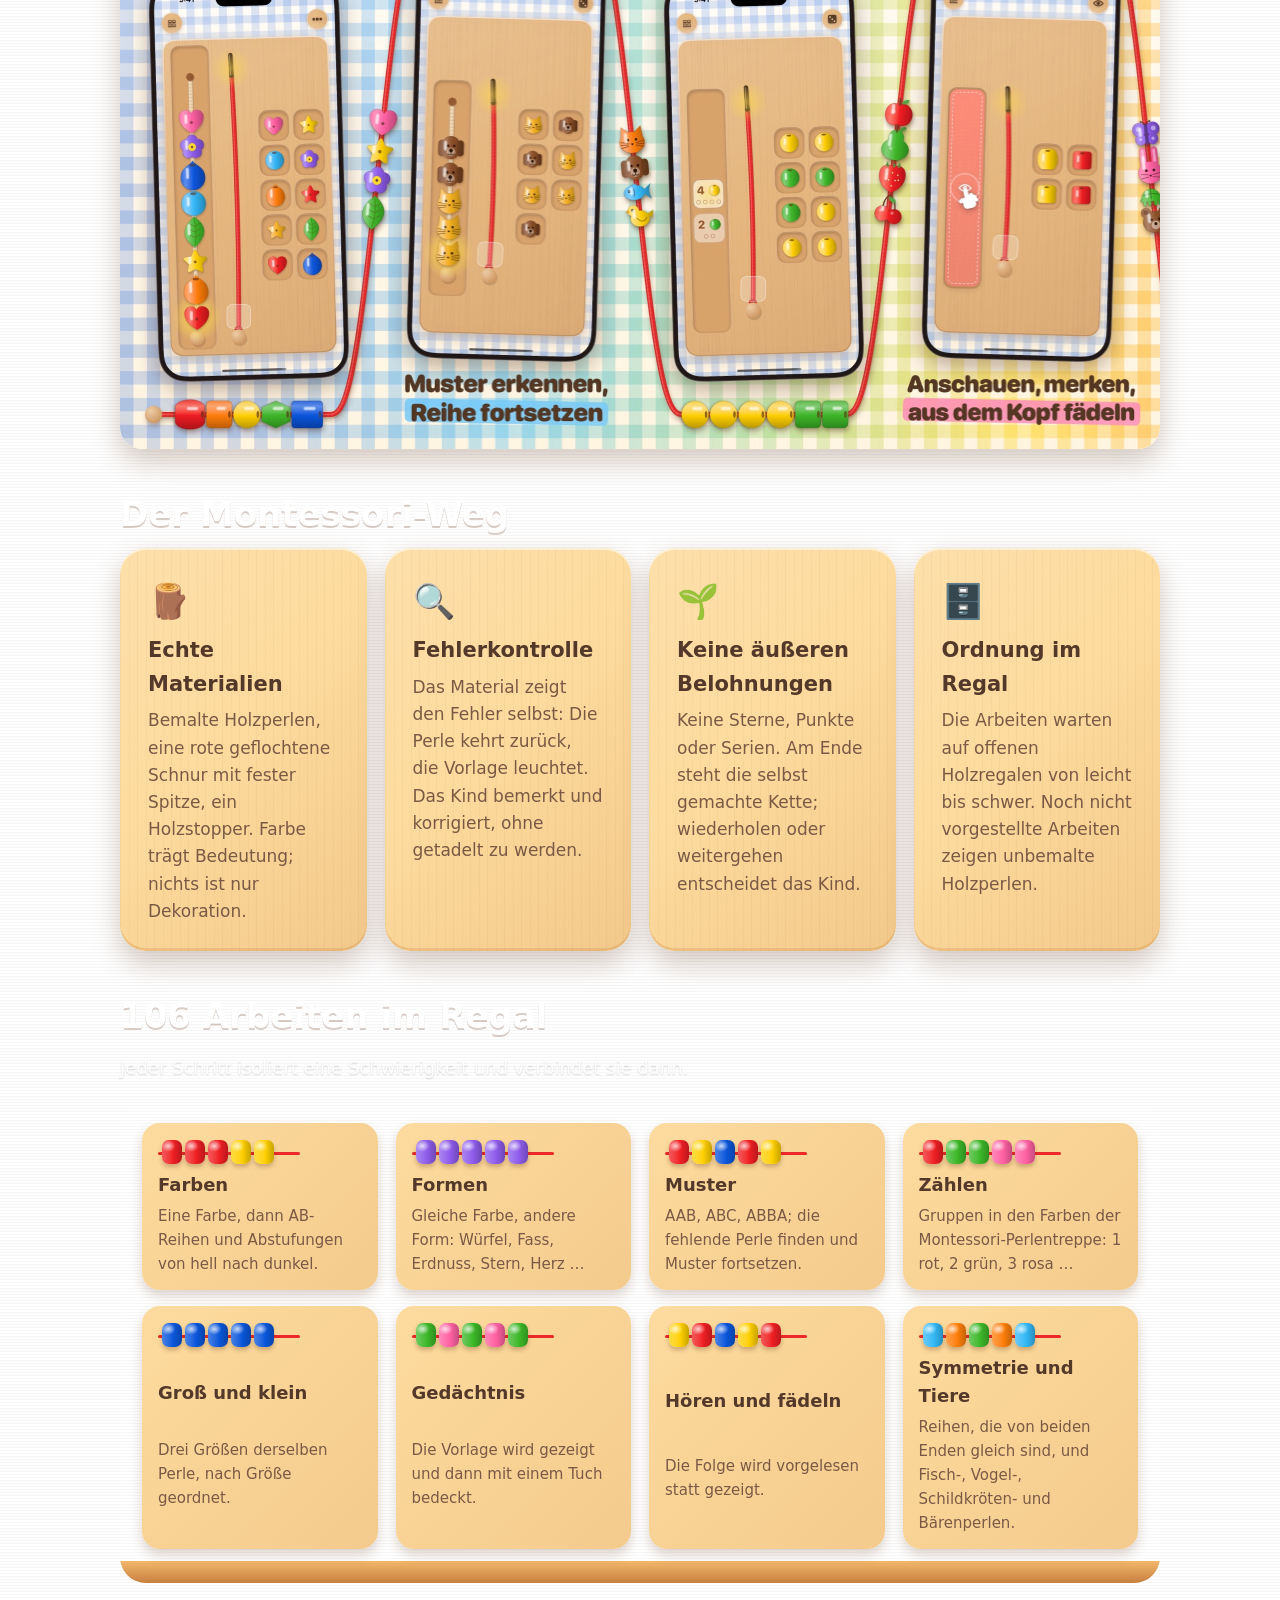
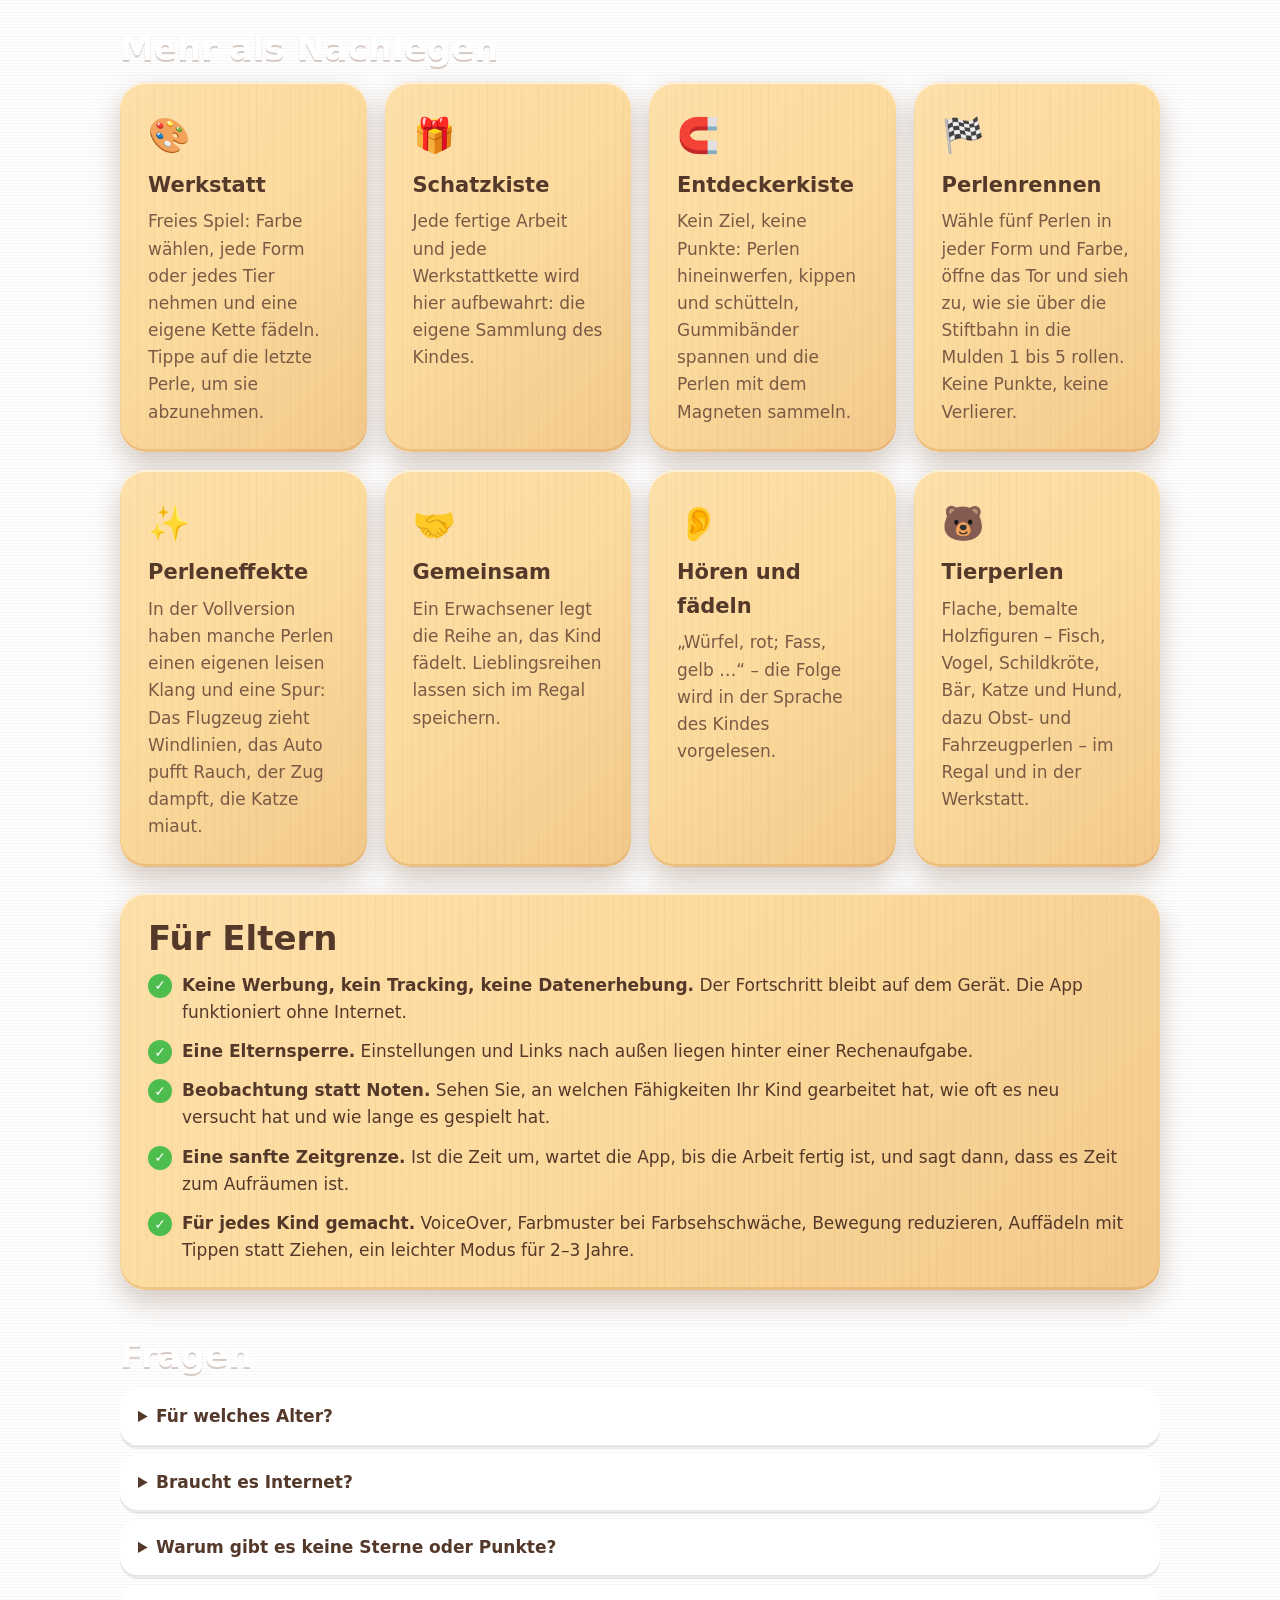
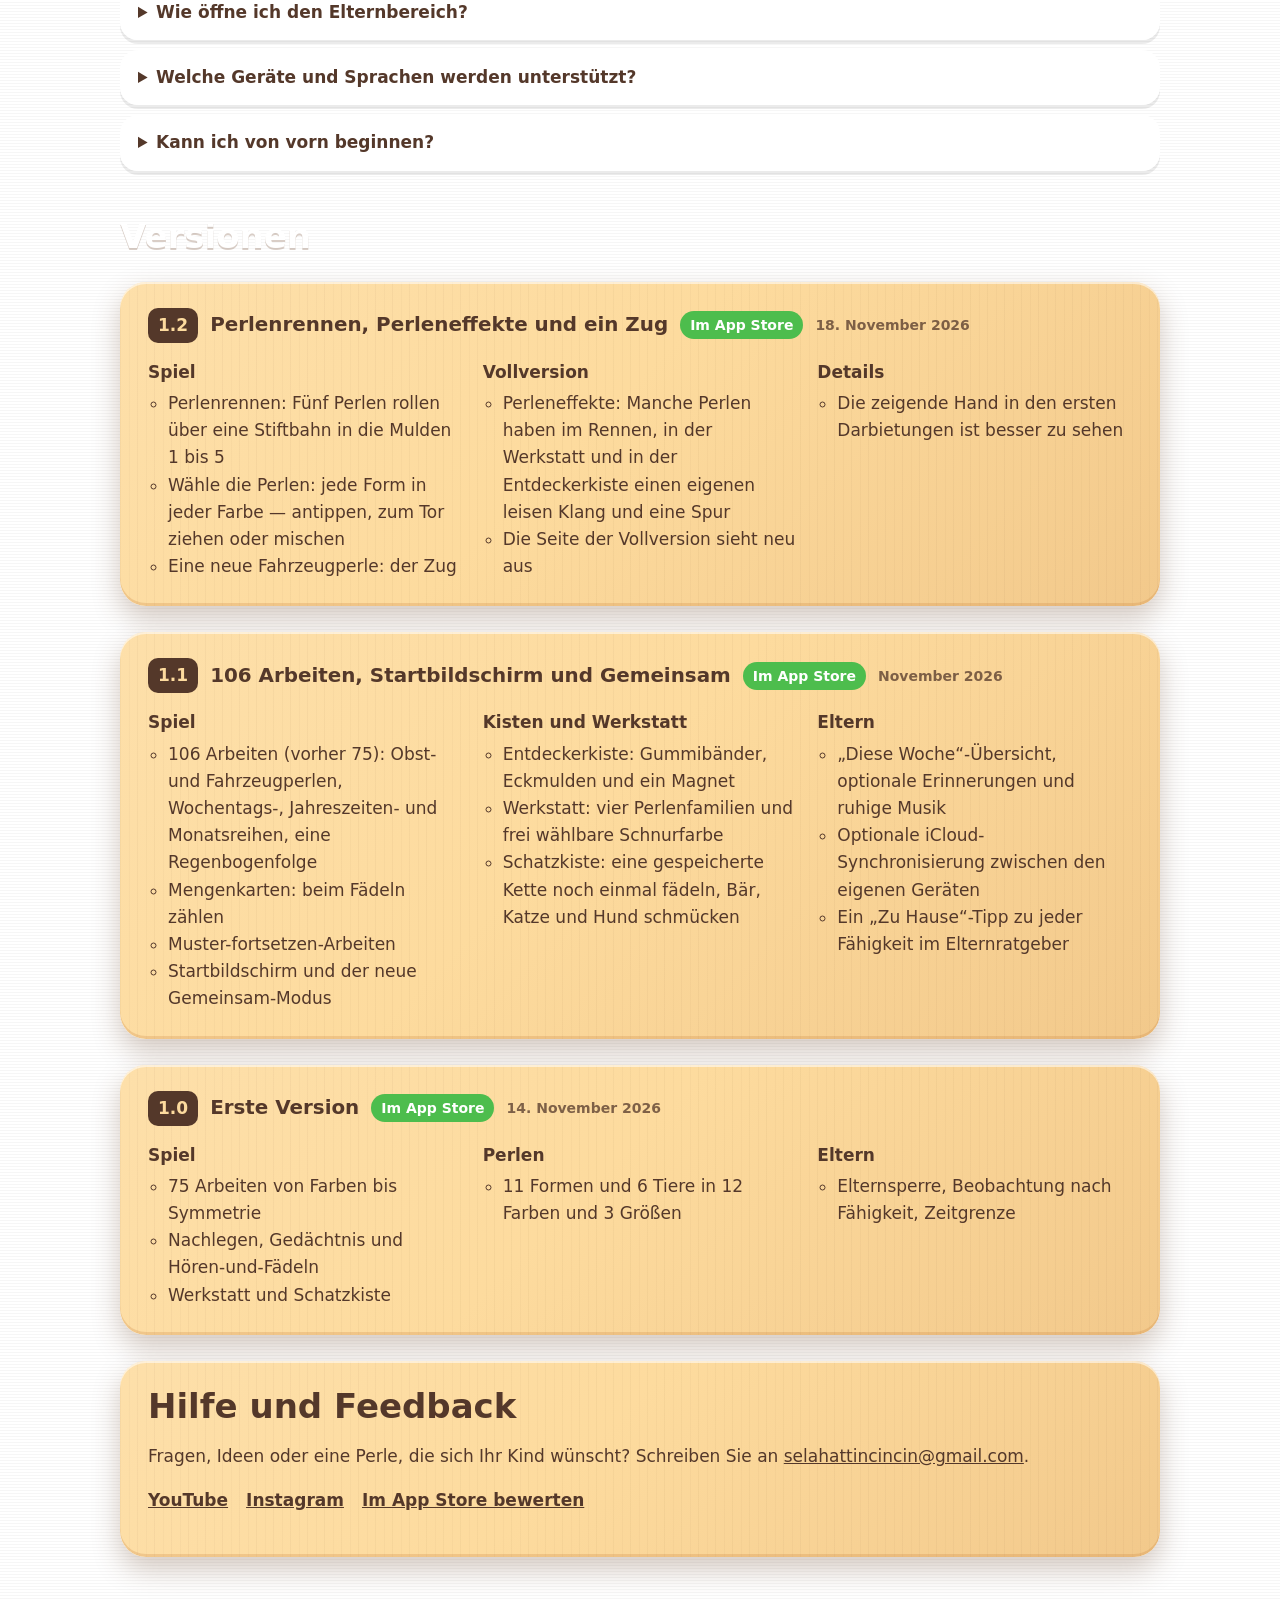
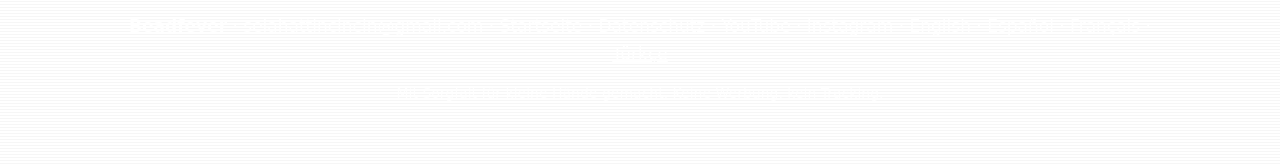
==== commit 844a43f6: "Siteyi güncelle (proje b76ca1a)" ====
--- a/de/index.html
+++ b/de/index.html
@@ -201,6 +201,16 @@
         <p>Kein Ziel, keine Punkte: Perlen hineinwerfen, kippen und schütteln, Gummibänder spannen und die Perlen mit dem Magneten sammeln.</p>
       </article>
       <article class="tray card">
+        <span class="card-icon" aria-hidden="true">🏁</span>
+        <h3>Perlenrennen</h3>
+        <p>Wähle fünf Perlen in jeder Form und Farbe, öffne das Tor und sieh zu, wie sie über die Stiftbahn in die Mulden 1 bis 5 rollen. Keine Punkte, keine Verlierer.</p>
+      </article>
+      <article class="tray card">
+        <span class="card-icon" aria-hidden="true">✨</span>
+        <h3>Perleneffekte</h3>
+        <p>In der Vollversion haben manche Perlen einen eigenen leisen Klang und eine Spur: Das Flugzeug zieht Windlinien, das Auto pufft Rauch, der Zug dampft, die Katze miaut.</p>
+      </article>
+      <article class="tray card">
         <span class="card-icon" aria-hidden="true">🤝</span>
         <h3>Gemeinsam</h3>
         <p>Ein Erwachsener legt die Reihe an, das Kind fädelt. Lieblingsreihen lassen sich im Regal speichern.</p>
@@ -262,9 +272,40 @@
     <ol class="releases">
       <li class="tray release">
         <div class="release-head">
+          <span class="ver">1.2</span>
+          <h3>Perlenrennen, Perleneffekte und ein Zug</h3>
+          <span class="tag">Im App Store</span>
+          <span class="date">18. November 2026</span>
+        </div>
+        <div class="changes">
+          <div>
+            <h4>Spiel</h4>
+            <ul>
+              <li>Perlenrennen: Fünf Perlen rollen über eine Stiftbahn in die Mulden 1 bis 5</li>
+              <li>Wähle die Perlen: jede Form in jeder Farbe — antippen, zum Tor ziehen oder mischen</li>
+              <li>Eine neue Fahrzeugperle: der Zug</li>
+            </ul>
+          </div>
+          <div>
+            <h4>Vollversion</h4>
+            <ul>
+              <li>Perleneffekte: Manche Perlen haben im Rennen, in der Werkstatt und in der Entdeckerkiste einen eigenen leisen Klang und eine Spur</li>
+              <li>Die Seite der Vollversion sieht neu aus</li>
+            </ul>
+          </div>
+          <div>
+            <h4>Details</h4>
+            <ul>
+              <li>Die zeigende Hand in den ersten Darbietungen ist besser zu sehen</li>
+            </ul>
+          </div>
+        </div>
+      </li>
+      <li class="tray release">
+        <div class="release-head">
           <span class="ver">1.1</span>
           <h3>106 Arbeiten, Startbildschirm und Gemeinsam</h3>
-          <span class="tag">Demnächst</span>
+          <span class="tag">Im App Store</span>
           <span class="date">November 2026</span>
         </div>
         <div class="changes">
